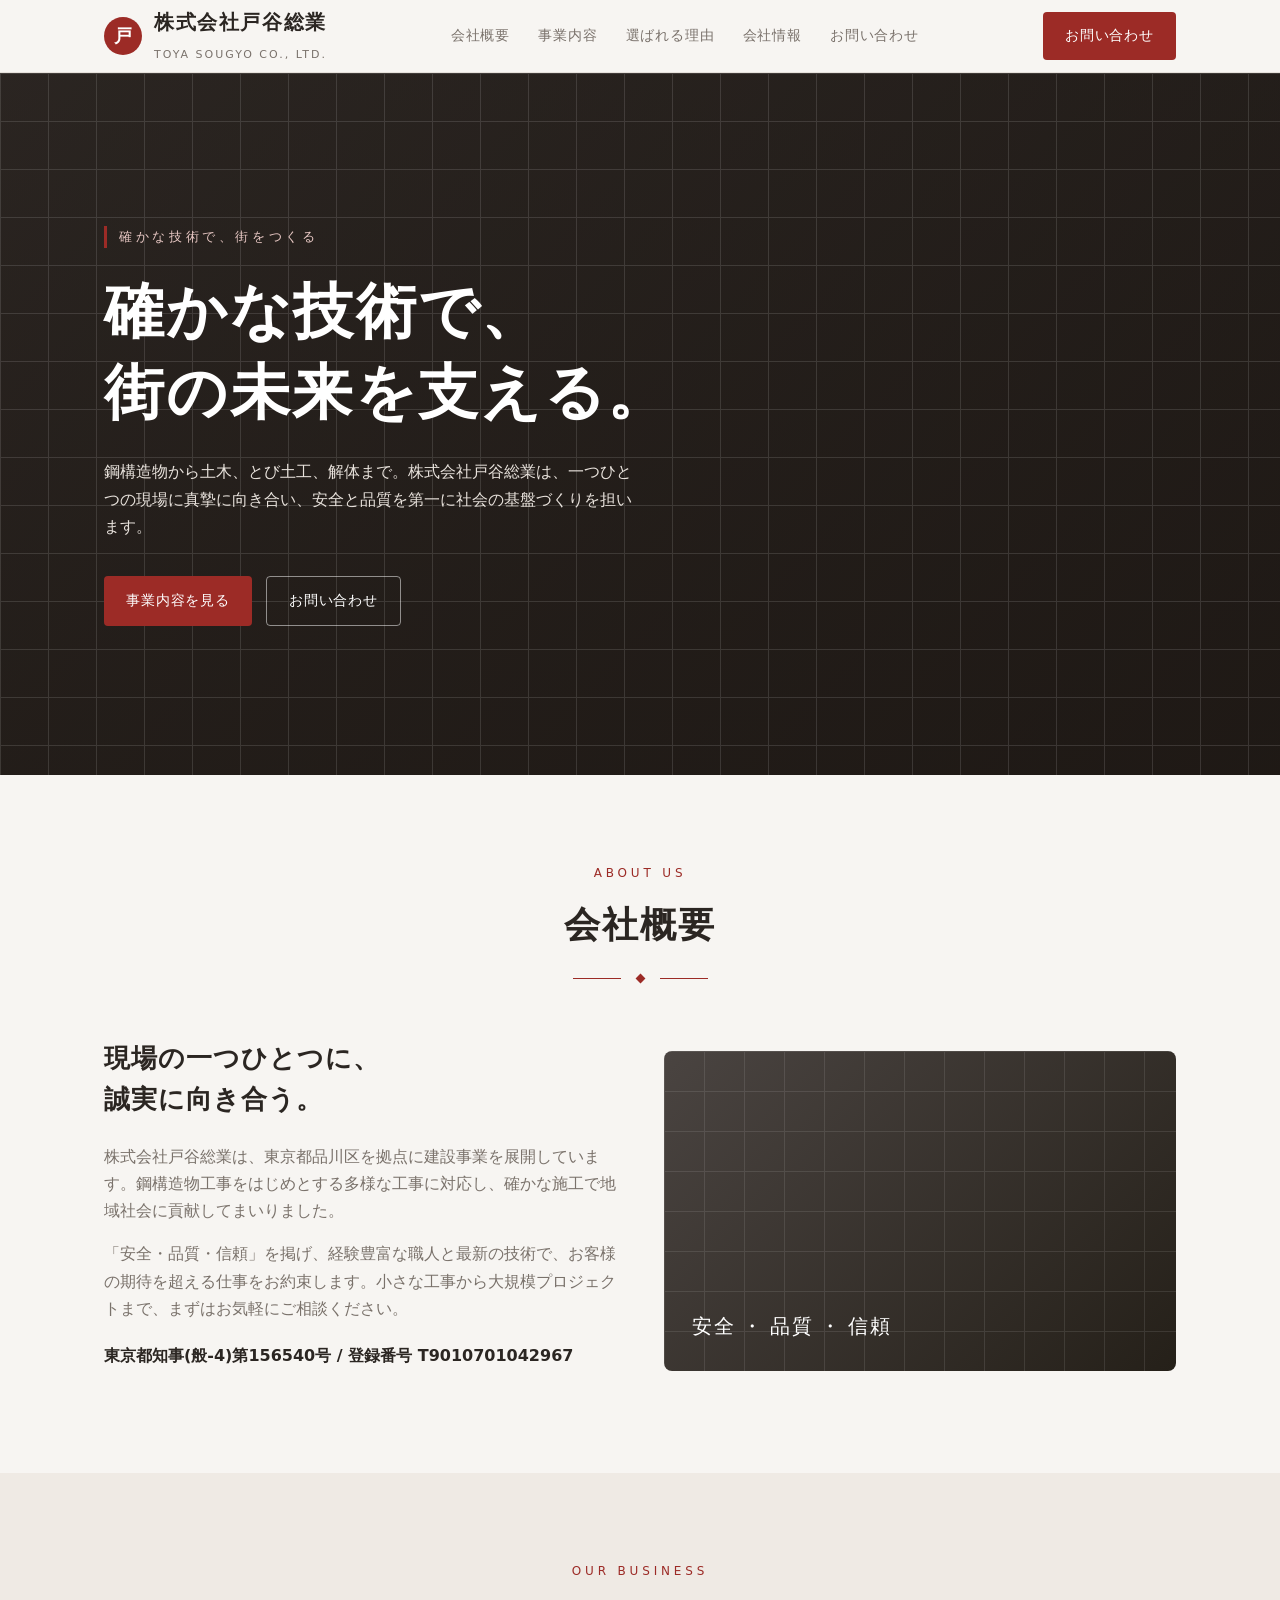
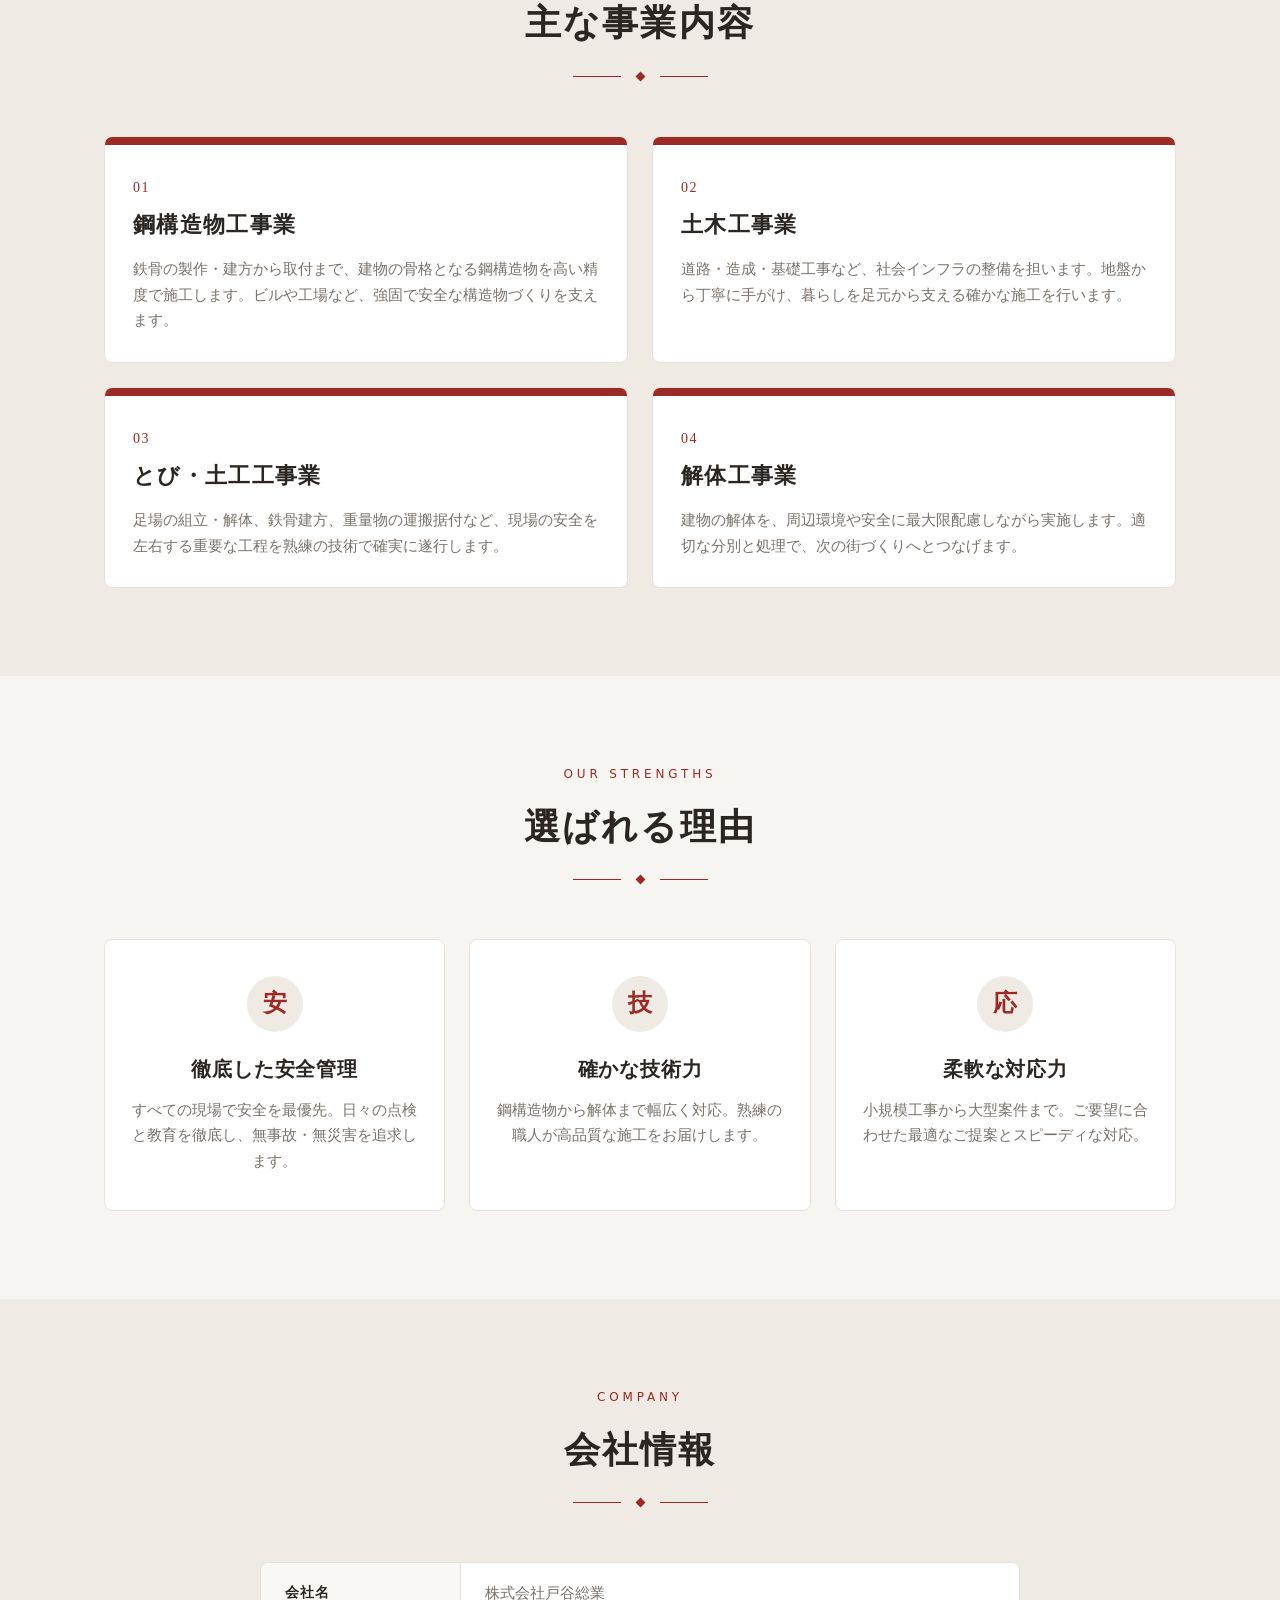
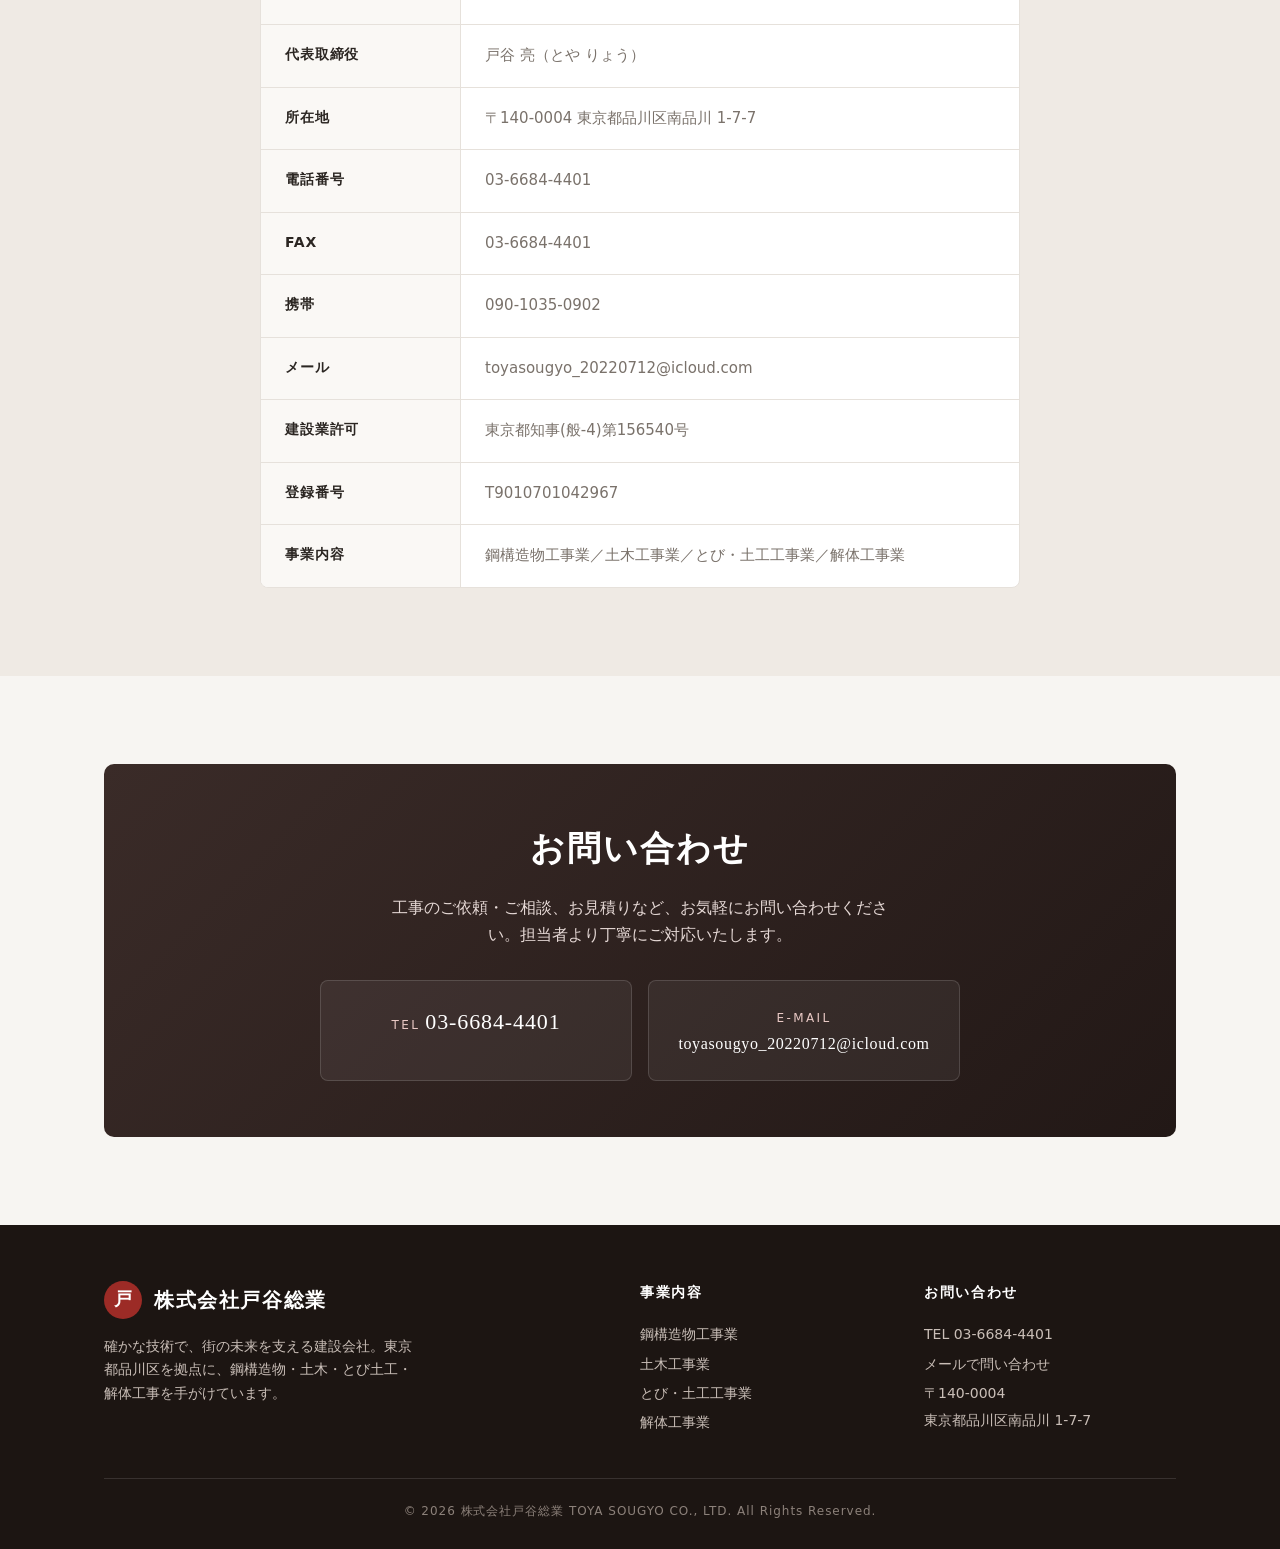
==== index.html @ 65a0c453 "Create index.html" ====
<!DOCTYPE html>
<html lang="ja">
<head>
<meta charset="UTF-8" />
<meta name="viewport" content="width=device-width, initial-scale=1.0" />
<title>株式会社戸谷総業 | 鋼構造物・土木・とび土工・解体工事</title>
<meta name="description" content="株式会社戸谷総業は東京都品川区を拠点に、鋼構造物工事・土木工事・とび土工工事・解体工事を手がける建設会社です。確かな技術で街の未来を支えます。" />
<style>
  :root{
    --bg:#f7f5f2;
    --fg:#2b2622;
    --card:#ffffff;
    --muted:#7a726b;
    --border:#e6e1db;
    --primary:#9c2b26;
    --primary-dark:#7c211d;
    --secondary:#efeae4;
    --serif:"Hiragino Mincho ProN","Yu Mincho","YuMincho","MS PMincho",serif;
    --sans:"Hiragino Sans","Hiragino Kaku Gothic ProN","Yu Gothic","Meiryo",system-ui,sans-serif;
  }
  *{box-sizing:border-box;margin:0;padding:0;}
  html{scroll-behavior:smooth;background:var(--bg);}
  body{font-family:var(--sans);color:var(--fg);background:var(--bg);line-height:1.7;-webkit-font-smoothing:antialiased;}
  a{color:inherit;text-decoration:none;}
  img{display:block;max-width:100%;}
  .container{width:100%;max-width:1120px;margin:0 auto;padding:0 24px;}

  /* Header */
  header{position:sticky;top:0;z-index:50;background:rgba(247,245,242,.92);backdrop-filter:blur(8px);border-bottom:1px solid var(--border);}
  .nav{display:flex;align-items:center;justify-content:space-between;height:72px;}
  .brand{display:flex;align-items:center;gap:12px;}
  .mark{width:38px;height:38px;border-radius:50%;background:var(--primary);color:#fff;display:grid;place-items:center;font-family:var(--serif);font-weight:700;font-size:18px;}
  .brand-name{font-family:var(--serif);font-size:20px;font-weight:600;letter-spacing:.08em;}
  .brand-sub{font-size:11px;color:var(--muted);letter-spacing:.18em;}
  nav.links{display:none;gap:28px;font-size:14px;letter-spacing:.06em;}
  nav.links a{color:var(--muted);transition:color .2s;}
  nav.links a:hover{color:var(--primary);}
  .btn{display:inline-flex;align-items:center;gap:8px;background:var(--primary);color:#fff;padding:12px 22px;border-radius:4px;font-size:14px;letter-spacing:.06em;transition:background .2s;}
  .btn:hover{background:var(--primary-dark);}
  .btn.ghost{background:transparent;color:var(--primary);border:1px solid var(--primary);}
  .btn.ghost:hover{background:var(--primary);color:#fff;}
  @media(min-width:900px){nav.links{display:flex;}}

  /* Hero */
  .hero{position:relative;min-height:78vh;display:flex;align-items:center;color:#fff;overflow:hidden;}
  .hero-bg{position:absolute;inset:0;background:
      linear-gradient(180deg,rgba(30,24,20,.55),rgba(30,24,20,.75)),
      linear-gradient(135deg,#3a3532,#211c19);z-index:0;}
  .hero-grid{position:absolute;inset:0;z-index:0;opacity:.12;
    background-image:linear-gradient(#fff 1px,transparent 1px),linear-gradient(90deg,#fff 1px,transparent 1px);
    background-size:48px 48px;}
  .hero .container{position:relative;z-index:1;padding-top:60px;padding-bottom:60px;}
  .eyebrow{display:inline-block;font-size:13px;letter-spacing:.28em;color:#e9c9c5;border-left:3px solid var(--primary);padding-left:12px;margin-bottom:24px;}
  .hero h1{font-family:var(--serif);font-size:clamp(32px,6vw,60px);font-weight:600;line-height:1.35;letter-spacing:.04em;text-wrap:balance;}
  .hero p{margin-top:24px;max-width:540px;font-size:16px;color:#e8e2dc;}
  .hero-actions{margin-top:36px;display:flex;flex-wrap:wrap;gap:14px;}

  /* Section */
  section{padding:88px 0;}
  .sec-head{text-align:center;margin-bottom:56px;}
  .sec-head .en{display:block;font-size:12px;letter-spacing:.32em;color:var(--primary);margin-bottom:12px;text-transform:uppercase;}
  .sec-head h2{font-family:var(--serif);font-size:clamp(26px,4vw,36px);font-weight:600;letter-spacing:.06em;}
  .rule{display:flex;align-items:center;justify-content:center;gap:16px;margin-top:18px;}
  .rule span{height:1px;width:48px;background:var(--primary);}
  .rule i{width:7px;height:7px;background:var(--primary);transform:rotate(45deg);}

  /* About */
  .about{display:grid;gap:48px;align-items:center;}
  @media(min-width:900px){.about{grid-template-columns:1fr 1fr;}}
  .about h3{font-family:var(--serif);font-size:26px;font-weight:600;line-height:1.6;margin-bottom:22px;letter-spacing:.04em;}
  .about p{color:var(--muted);margin-bottom:16px;}
  .about-visual{background:linear-gradient(135deg,#4a4441,#252019);border-radius:8px;min-height:320px;display:flex;align-items:flex-end;padding:28px;color:#fff;position:relative;overflow:hidden;}
  .about-visual .grid{position:absolute;inset:0;opacity:.1;background-image:linear-gradient(#fff 1px,transparent 1px),linear-gradient(90deg,#fff 1px,transparent 1px);background-size:40px 40px;}
  .about-visual .cap{position:relative;font-family:var(--serif);font-size:20px;letter-spacing:.08em;}

  /* Services */
  #services{background:var(--secondary);}
  .cards{display:grid;gap:24px;grid-template-columns:1fr;}
  @media(min-width:640px){.cards{grid-template-columns:1fr 1fr;}}
  .card{background:var(--card);border:1px solid var(--border);border-radius:8px;overflow:hidden;transition:transform .25s,box-shadow .25s;}
  .card:hover{transform:translateY(-4px);box-shadow:0 18px 40px -20px rgba(60,40,30,.35);}
  .card-top{height:8px;background:var(--primary);}
  .card-body{padding:28px;}
  .card .no{font-family:var(--serif);font-size:14px;color:var(--primary);letter-spacing:.1em;}
  .card h3{font-family:var(--serif);font-size:22px;font-weight:600;margin:6px 0 14px;letter-spacing:.06em;}
  .card p{color:var(--muted);font-size:15px;}

  /* Strengths */
  .str{display:grid;gap:24px;grid-template-columns:1fr;}
  @media(min-width:768px){.str{grid-template-columns:repeat(3,1fr);}}
  .str-item{text-align:center;padding:36px 24px;border:1px solid var(--border);border-radius:8px;background:var(--card);}
  .str-item .icon{width:56px;height:56px;border-radius:50%;background:var(--secondary);color:var(--primary);display:grid;place-items:center;margin:0 auto 20px;font-family:var(--serif);font-size:24px;font-weight:700;}
  .str-item h3{font-family:var(--serif);font-size:20px;font-weight:600;margin-bottom:12px;letter-spacing:.04em;}
  .str-item p{color:var(--muted);font-size:15px;}

  /* Company table */
  #company{background:var(--secondary);}
  .table{background:var(--card);border:1px solid var(--border);border-radius:8px;overflow:hidden;max-width:760px;margin:0 auto;}
  .row{display:grid;grid-template-columns:1fr;border-bottom:1px solid var(--border);}
  .row:last-child{border-bottom:none;}
  @media(min-width:600px){.row{grid-template-columns:200px 1fr;}}
  .row dt{background:#faf8f5;padding:18px 24px;font-weight:600;font-size:14px;letter-spacing:.06em;border-bottom:1px solid var(--border);}
  @media(min-width:600px){.row dt{border-bottom:none;border-right:1px solid var(--border);}}
  .row dd{padding:18px 24px;color:var(--muted);font-size:15px;}

  /* Contact */
  .contact-box{background:linear-gradient(135deg,#3a2b28,#221816);color:#fff;border-radius:10px;padding:56px 32px;text-align:center;}
  .contact-box h2{font-family:var(--serif);font-size:clamp(24px,4vw,34px);font-weight:600;letter-spacing:.06em;margin-bottom:16px;}
  .contact-box p{color:#e6d9d6;max-width:520px;margin:0 auto 32px;}
  .contact-methods{display:grid;gap:16px;grid-template-columns:1fr;max-width:640px;margin:0 auto;}
  @media(min-width:640px){.contact-methods{grid-template-columns:1fr 1fr;}}
  .method{background:rgba(255,255,255,.06);border:1px solid rgba(255,255,255,.14);border-radius:8px;padding:22px;}
  .method .lbl{font-size:12px;letter-spacing:.2em;color:#e9c9c5;}
  .method .val{font-family:var(--serif);font-size:22px;margin-top:6px;letter-spacing:.04em;}

  /* Footer */
  footer{background:#1c1512;color:#c9beb7;padding:56px 0 28px;}
  .foot-grid{display:grid;gap:32px;grid-template-columns:1fr;}
  @media(min-width:768px){.foot-grid{grid-template-columns:2fr 1fr 1fr;}}
  footer .brand-name{color:#fff;}
  footer h4{color:#fff;font-size:14px;letter-spacing:.12em;margin-bottom:16px;}
  footer a{color:#c9beb7;font-size:14px;line-height:2.1;transition:color .2s;}
  footer a:hover{color:#fff;}
  .copy{border-top:1px solid rgba(255,255,255,.12);margin-top:40px;padding-top:22px;font-size:12px;color:#8c817a;letter-spacing:.08em;text-align:center;}
  .skip{position:absolute;left:-9999px;}
  .skip:focus{left:16px;top:16px;background:#fff;color:var(--primary);padding:10px 16px;border-radius:4px;z-index:100;}
</style>
</head>
<body>
<a href="#main" class="skip">本文へスキップ</a>

<header>
  <div class="container nav">
    <a class="brand" href="#top" aria-label="株式会社戸谷総業 トップへ">
      <span class="mark" aria-hidden="true">戸</span>
      <span>
        <span class="brand-name">株式会社戸谷総業</span><br />
        <span class="brand-sub">TOYA SOUGYO CO., LTD.</span>
      </span>
    </a>
    <nav class="links" aria-label="メインナビゲーション">
      <a href="#about">会社概要</a>
      <a href="#services">事業内容</a>
      <a href="#strengths">選ばれる理由</a>
      <a href="#company">会社情報</a>
      <a href="#contact">お問い合わせ</a>
    </nav>
    <a class="btn" href="#contact">お問い合わせ</a>
  </div>
</header>

<main id="main">
  <!-- Hero -->
  <section class="hero" id="top" style="padding:0;">
    <div class="hero-bg" aria-hidden="true"></div>
    <div class="hero-grid" aria-hidden="true"></div>
    <div class="container">
      <span class="eyebrow">確かな技術で、街をつくる</span>
      <h1>確かな技術で、<br />街の未来を支える。</h1>
      <p>鋼構造物から土木、とび土工、解体まで。株式会社戸谷総業は、一つひとつの現場に真摯に向き合い、安全と品質を第一に社会の基盤づくりを担います。</p>
      <div class="hero-actions">
        <a class="btn" href="#services">事業内容を見る</a>
        <a class="btn ghost" href="#contact" style="color:#fff;border-color:rgba(255,255,255,.5);">お問い合わせ</a>
      </div>
    </div>
  </section>

  <!-- About -->
  <section id="about">
    <div class="container">
      <div class="sec-head">
        <span class="en">About Us</span>
        <h2>会社概要</h2>
        <div class="rule" aria-hidden="true"><span></span><i></i><span></span></div>
      </div>
      <div class="about">
        <div>
          <h3>現場の一つひとつに、<br />誠実に向き合う。</h3>
          <p>株式会社戸谷総業は、東京都品川区を拠点に建設事業を展開しています。鋼構造物工事をはじめとする多様な工事に対応し、確かな施工で地域社会に貢献してまいりました。</p>
          <p>「安全・品質・信頼」を掲げ、経験豊富な職人と最新の技術で、お客様の期待を超える仕事をお約束します。小さな工事から大規模プロジェクトまで、まずはお気軽にご相談ください。</p>
          <p style="color:var(--fg);font-weight:600;margin-top:20px;">東京都知事(般-4)第156540号 / 登録番号 T9010701042967</p>
        </div>
        <div class="about-visual">
          <div class="grid" aria-hidden="true"></div>
          <span class="cap">安全 ・ 品質 ・ 信頼</span>
        </div>
      </div>
    </div>
  </section>

  <!-- Services -->
  <section id="services">
    <div class="container">
      <div class="sec-head">
        <span class="en">Our Business</span>
        <h2>主な事業内容</h2>
        <div class="rule" aria-hidden="true"><span></span><i></i><span></span></div>
      </div>
      <div class="cards">
        <article class="card">
          <div class="card-top" aria-hidden="true"></div>
          <div class="card-body">
            <span class="no">01</span>
            <h3>鋼構造物工事業</h3>
            <p>鉄骨の製作・建方から取付まで、建物の骨格となる鋼構造物を高い精度で施工します。ビルや工場など、強固で安全な構造物づくりを支えます。</p>
          </div>
        </article>
        <article class="card">
          <div class="card-top" aria-hidden="true"></div>
          <div class="card-body">
            <span class="no">02</span>
            <h3>土木工事業</h3>
            <p>道路・造成・基礎工事など、社会インフラの整備を担います。地盤から丁寧に手がけ、暮らしを足元から支える確かな施工を行います。</p>
          </div>
        </article>
        <article class="card">
          <div class="card-top" aria-hidden="true"></div>
          <div class="card-body">
            <span class="no">03</span>
            <h3>とび・土工工事業</h3>
            <p>足場の組立・解体、鉄骨建方、重量物の運搬据付など、現場の安全を左右する重要な工程を熟練の技術で確実に遂行します。</p>
          </div>
        </article>
        <article class="card">
          <div class="card-top" aria-hidden="true"></div>
          <div class="card-body">
            <span class="no">04</span>
            <h3>解体工事業</h3>
            <p>建物の解体を、周辺環境や安全に最大限配慮しながら実施します。適切な分別と処理で、次の街づくりへとつなげます。</p>
          </div>
        </article>
      </div>
    </div>
  </section>

  <!-- Strengths -->
  <section id="strengths">
    <div class="container">
      <div class="sec-head">
        <span class="en">Our Strengths</span>
        <h2>選ばれる理由</h2>
        <div class="rule" aria-hidden="true"><span></span><i></i><span></span></div>
      </div>
      <div class="str">
        <div class="str-item">
          <div class="icon" aria-hidden="true">安</div>
          <h3>徹底した安全管理</h3>
          <p>すべての現場で安全を最優先。日々の点検と教育を徹底し、無事故・無災害を追求します。</p>
        </div>
        <div class="str-item">
          <div class="icon" aria-hidden="true">技</div>
          <h3>確かな技術力</h3>
          <p>鋼構造物から解体まで幅広く対応。熟練の職人が高品質な施工をお届けします。</p>
        </div>
        <div class="str-item">
          <div class="icon" aria-hidden="true">応</div>
          <h3>柔軟な対応力</h3>
          <p>小規模工事から大型案件まで。ご要望に合わせた最適なご提案とスピーディな対応。</p>
        </div>
      </div>
    </div>
  </section>

  <!-- Company -->
  <section id="company">
    <div class="container">
      <div class="sec-head">
        <span class="en">Company</span>
        <h2>会社情報</h2>
        <div class="rule" aria-hidden="true"><span></span><i></i><span></span></div>
      </div>
      <dl class="table">
        <div class="row"><dt>会社名</dt><dd>株式会社戸谷総業</dd></div>
        <div class="row"><dt>代表取締役</dt><dd>戸谷 亮（とや りょう）</dd></div>
        <div class="row"><dt>所在地</dt><dd>〒140-0004 東京都品川区南品川 1-7-7</dd></div>
        <div class="row"><dt>電話番号</dt><dd>03-6684-4401</dd></div>
        <div class="row"><dt>FAX</dt><dd>03-6684-4401</dd></div>
        <div class="row"><dt>携帯</dt><dd>090-1035-0902</dd></div>
        <div class="row"><dt>メール</dt><dd>toyasougyo_20220712@icloud.com</dd></div>
        <div class="row"><dt>建設業許可</dt><dd>東京都知事(般-4)第156540号</dd></div>
        <div class="row"><dt>登録番号</dt><dd>T9010701042967</dd></div>
        <div class="row"><dt>事業内容</dt><dd>鋼構造物工事業／土木工事業／とび・土工工事業／解体工事業</dd></div>
      </dl>
    </div>
  </section>

  <!-- Contact -->
  <section id="contact">
    <div class="container">
      <div class="contact-box">
        <h2>お問い合わせ</h2>
        <p>工事のご依頼・ご相談、お見積りなど、お気軽にお問い合わせください。担当者より丁寧にご対応いたします。</p>
        <div class="contact-methods">
          <a class="method" href="tel:0366844401">
            <span class="lbl">TEL</span>
            <span class="val">03-6684-4401</span>
          </a>
          <a class="method" href="mailto:toyasougyo_20220712@icloud.com">
            <span class="lbl">E-MAIL</span>
            <span class="val" style="font-size:16px;">toyasougyo_20220712@icloud.com</span>
          </a>
        </div>
      </div>
    </div>
  </section>
</main>

<footer>
  <div class="container">
    <div class="foot-grid">
      <div>
        <div class="brand">
          <span class="mark" aria-hidden="true">戸</span>
          <span class="brand-name">株式会社戸谷総業</span>
        </div>
        <p style="margin-top:16px;font-size:14px;max-width:320px;">確かな技術で、街の未来を支える建設会社。東京都品川区を拠点に、鋼構造物・土木・とび土工・解体工事を手がけています。</p>
      </div>
      <div>
        <h4>事業内容</h4>
        <a href="#services">鋼構造物工事業</a><br />
        <a href="#services">土木工事業</a><br />
        <a href="#services">とび・土工工事業</a><br />
        <a href="#services">解体工事業</a>
      </div>
      <div>
        <h4>お問い合わせ</h4>
        <a href="tel:0366844401">TEL 03-6684-4401</a><br />
        <a href="mailto:toyasougyo_20220712@icloud.com">メールで問い合わせ</a><br />
        <span style="font-size:14px;">〒140-0004<br />東京都品川区南品川 1-7-7</span>
      </div>
    </div>
    <div class="copy">© 2026 株式会社戸谷総業 TOYA SOUGYO CO., LTD. All Rights Reserved.</div>
  </div>
</footer>
</body>
</html>
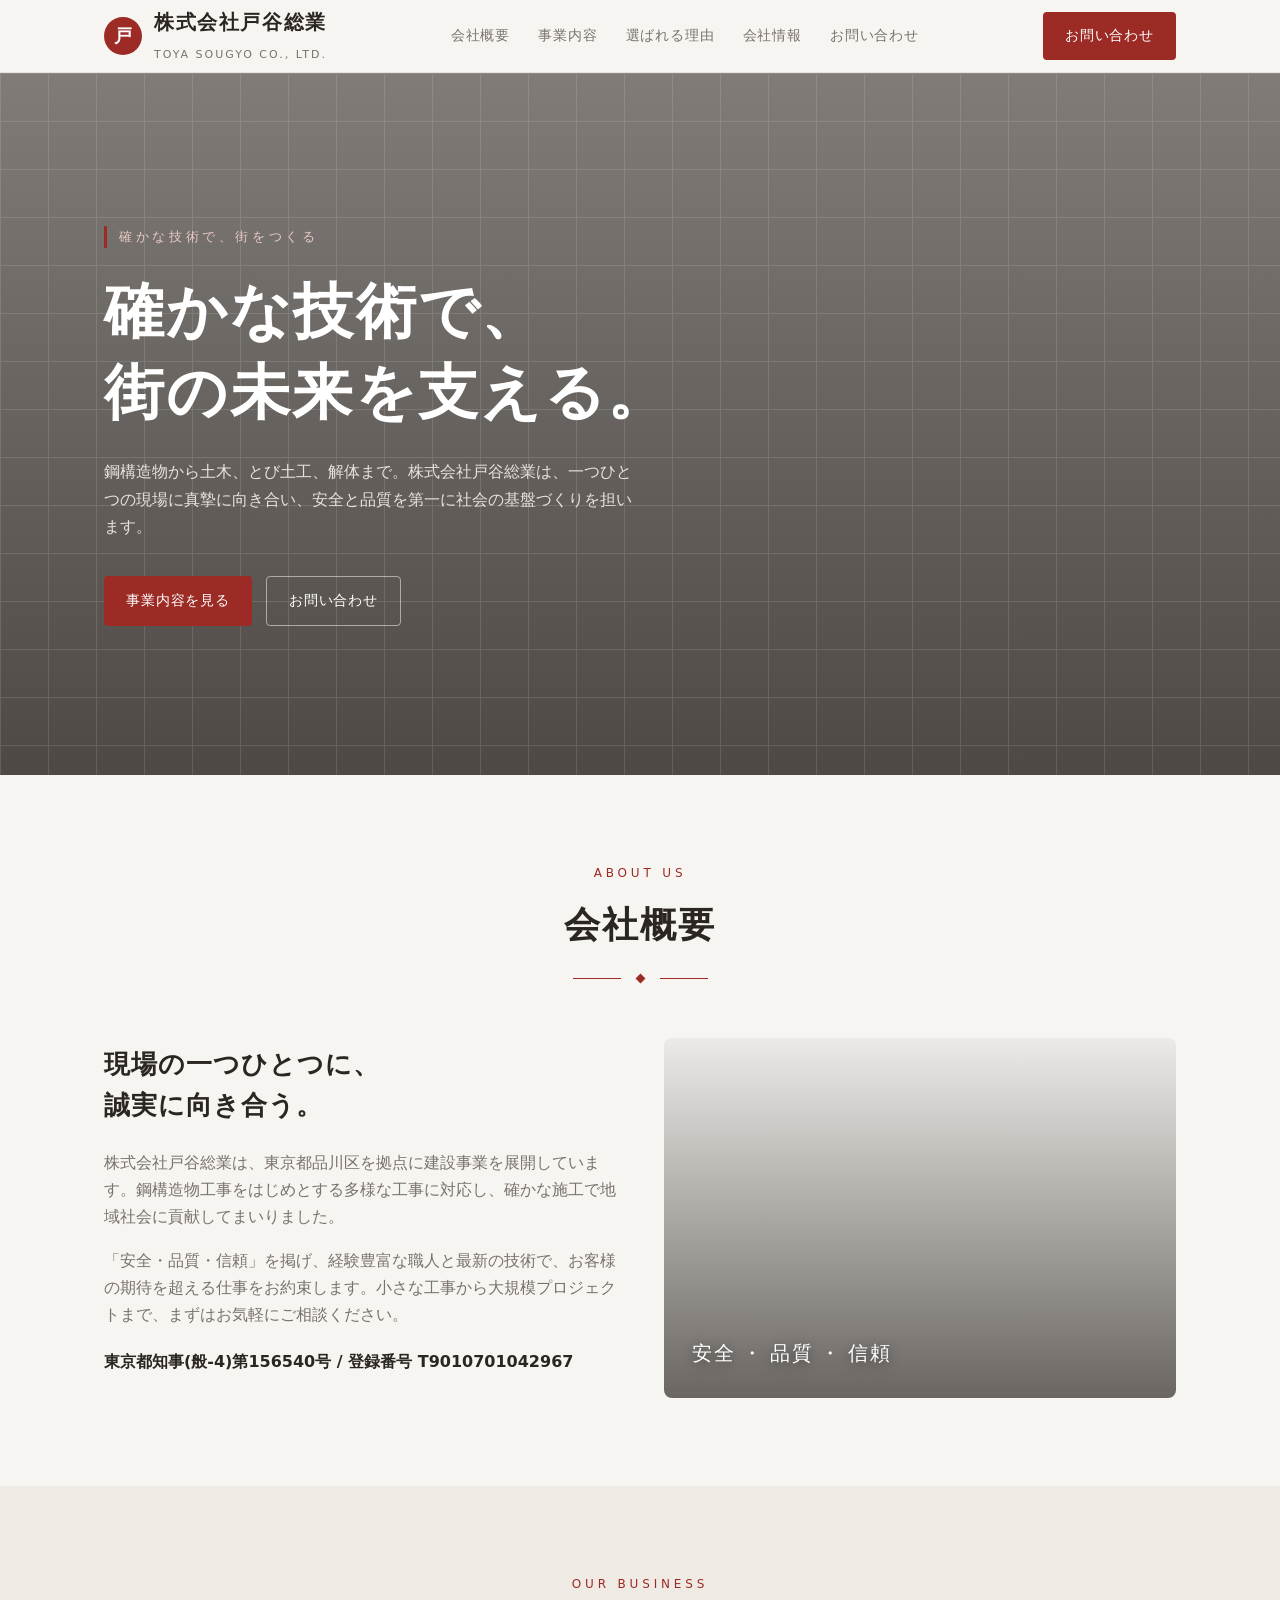
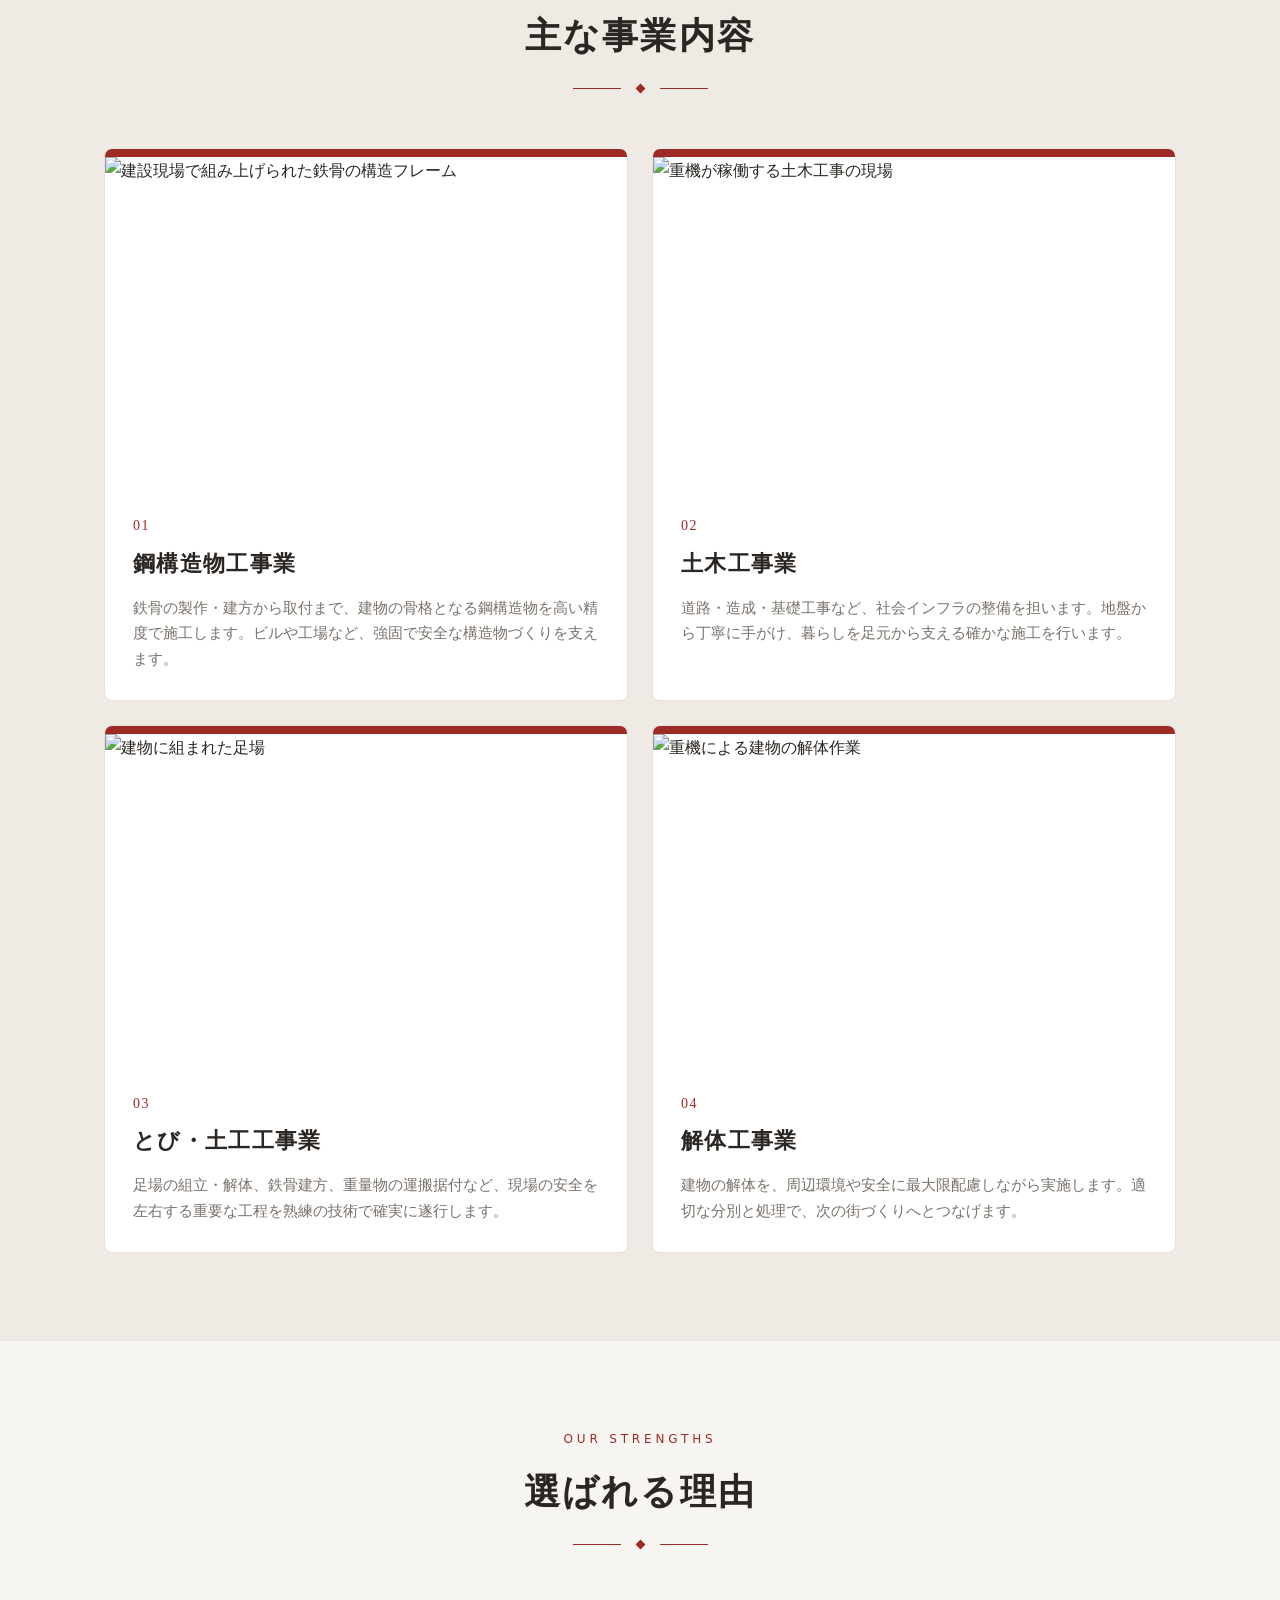
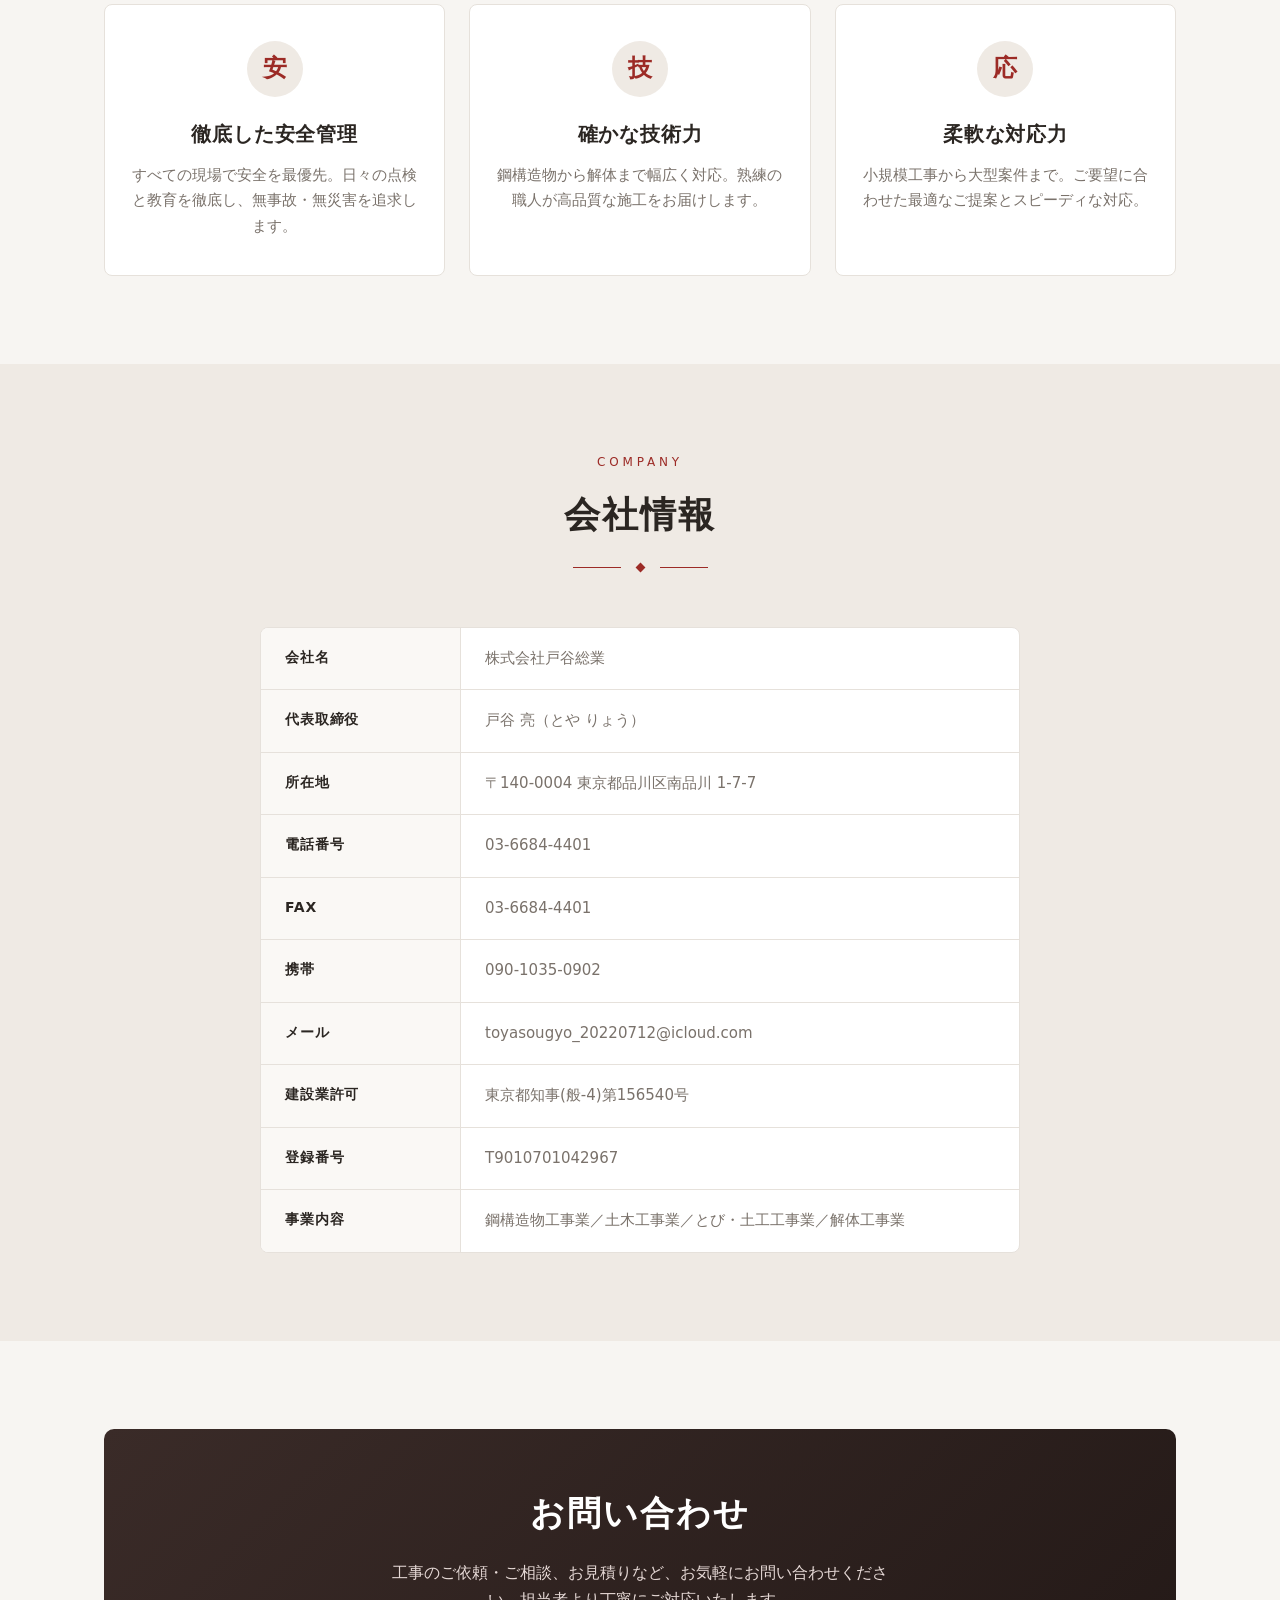
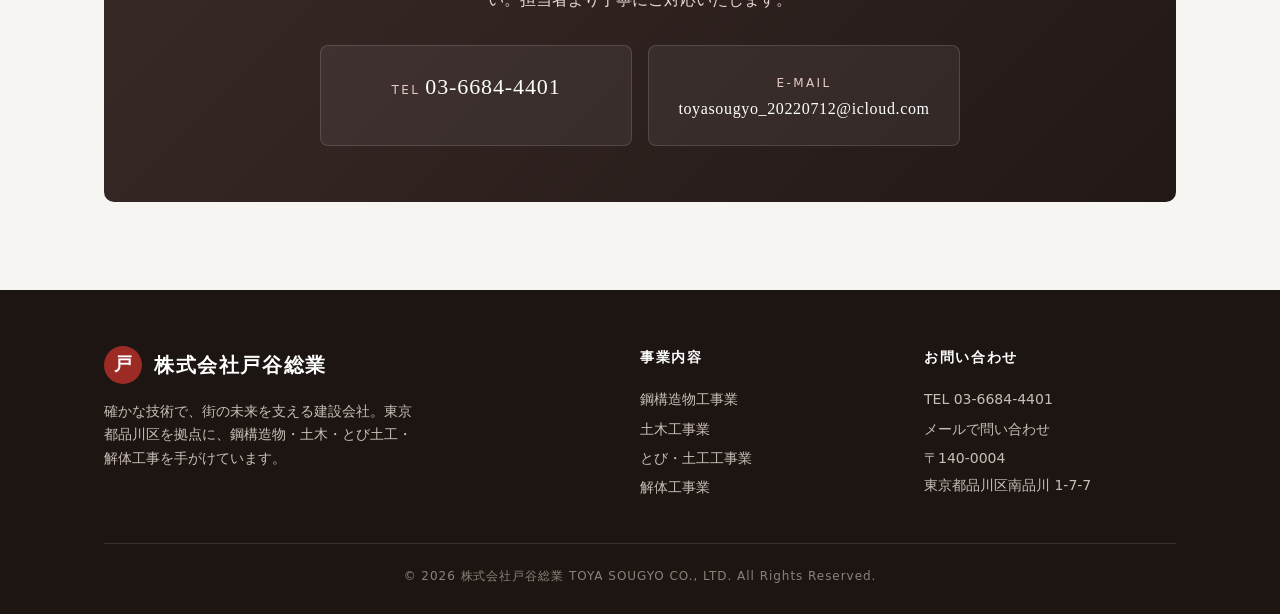
==== commit a5c552be: "Update index.html" ====
--- a/index.html
+++ b/index.html
@@ -44,8 +44,8 @@
   /* Hero */
   .hero{position:relative;min-height:78vh;display:flex;align-items:center;color:#fff;overflow:hidden;}
   .hero-bg{position:absolute;inset:0;background:
-      linear-gradient(180deg,rgba(30,24,20,.55),rgba(30,24,20,.75)),
-      linear-gradient(135deg,#3a3532,#211c19);z-index:0;}
+      linear-gradient(180deg,rgba(30,24,20,.55),rgba(30,24,20,.78)),
+      url("/images/hero-construction.png") center/cover no-repeat;z-index:0;}
   .hero-grid{position:absolute;inset:0;z-index:0;opacity:.12;
     background-image:linear-gradient(#fff 1px,transparent 1px),linear-gradient(90deg,#fff 1px,transparent 1px);
     background-size:48px 48px;}
@@ -69,9 +69,8 @@
   @media(min-width:900px){.about{grid-template-columns:1fr 1fr;}}
   .about h3{font-family:var(--serif);font-size:26px;font-weight:600;line-height:1.6;margin-bottom:22px;letter-spacing:.04em;}
   .about p{color:var(--muted);margin-bottom:16px;}
-  .about-visual{background:linear-gradient(135deg,#4a4441,#252019);border-radius:8px;min-height:320px;display:flex;align-items:flex-end;padding:28px;color:#fff;position:relative;overflow:hidden;}
-  .about-visual .grid{position:absolute;inset:0;opacity:.1;background-image:linear-gradient(#fff 1px,transparent 1px),linear-gradient(90deg,#fff 1px,transparent 1px);background-size:40px 40px;}
-  .about-visual .cap{position:relative;font-family:var(--serif);font-size:20px;letter-spacing:.08em;}
+  .about-visual{background:linear-gradient(180deg,rgba(30,24,20,.05),rgba(30,24,20,.65)),url("/images/about-team.png") center/cover no-repeat;border-radius:8px;min-height:360px;display:flex;align-items:flex-end;padding:28px;color:#fff;position:relative;overflow:hidden;}
+  .about-visual .cap{position:relative;font-family:var(--serif);font-size:20px;letter-spacing:.08em;text-shadow:0 2px 12px rgba(0,0,0,.5);}
 
   /* Services */
   #services{background:var(--secondary);}
@@ -80,6 +79,7 @@
   .card{background:var(--card);border:1px solid var(--border);border-radius:8px;overflow:hidden;transition:transform .25s,box-shadow .25s;}
   .card:hover{transform:translateY(-4px);box-shadow:0 18px 40px -20px rgba(60,40,30,.35);}
   .card-top{height:8px;background:var(--primary);}
+  .card-img{aspect-ratio:16/10;width:100%;object-fit:cover;}
   .card-body{padding:28px;}
   .card .no{font-family:var(--serif);font-size:14px;color:var(--primary);letter-spacing:.1em;}
   .card h3{font-family:var(--serif);font-size:22px;font-weight:600;margin:6px 0 14px;letter-spacing:.06em;}
@@ -180,8 +180,7 @@
           <p>「安全・品質・信頼」を掲げ、経験豊富な職人と最新の技術で、お客様の期待を超える仕事をお約束します。小さな工事から大規模プロジェクトまで、まずはお気軽にご相談ください。</p>
           <p style="color:var(--fg);font-weight:600;margin-top:20px;">東京都知事(般-4)第156540号 / 登録番号 T9010701042967</p>
         </div>
-        <div class="about-visual">
-          <div class="grid" aria-hidden="true"></div>
+        <div class="about-visual" role="img" aria-label="安全装備で現場に立つ戸谷総業のスタッフ">
           <span class="cap">安全 ・ 品質 ・ 信頼</span>
         </div>
       </div>
@@ -199,6 +198,7 @@
       <div class="cards">
         <article class="card">
           <div class="card-top" aria-hidden="true"></div>
+          <img class="card-img" src="/images/service-steel.png" alt="建設現場で組み上げられた鉄骨の構造フレーム" loading="lazy" />
           <div class="card-body">
             <span class="no">01</span>
             <h3>鋼構造物工事業</h3>
@@ -207,6 +207,7 @@
         </article>
         <article class="card">
           <div class="card-top" aria-hidden="true"></div>
+          <img class="card-img" src="/images/service-civil.png" alt="重機が稼働する土木工事の現場" loading="lazy" />
           <div class="card-body">
             <span class="no">02</span>
             <h3>土木工事業</h3>
@@ -215,6 +216,7 @@
         </article>
         <article class="card">
           <div class="card-top" aria-hidden="true"></div>
+          <img class="card-img" src="/images/service-scaffold.png" alt="建物に組まれた足場" loading="lazy" />
           <div class="card-body">
             <span class="no">03</span>
             <h3>とび・土工工事業</h3>
@@ -223,6 +225,7 @@
         </article>
         <article class="card">
           <div class="card-top" aria-hidden="true"></div>
+          <img class="card-img" src="/images/service-demolition.png" alt="重機による建物の解体作業" loading="lazy" />
           <div class="card-body">
             <span class="no">04</span>
             <h3>解体工事業</h3>
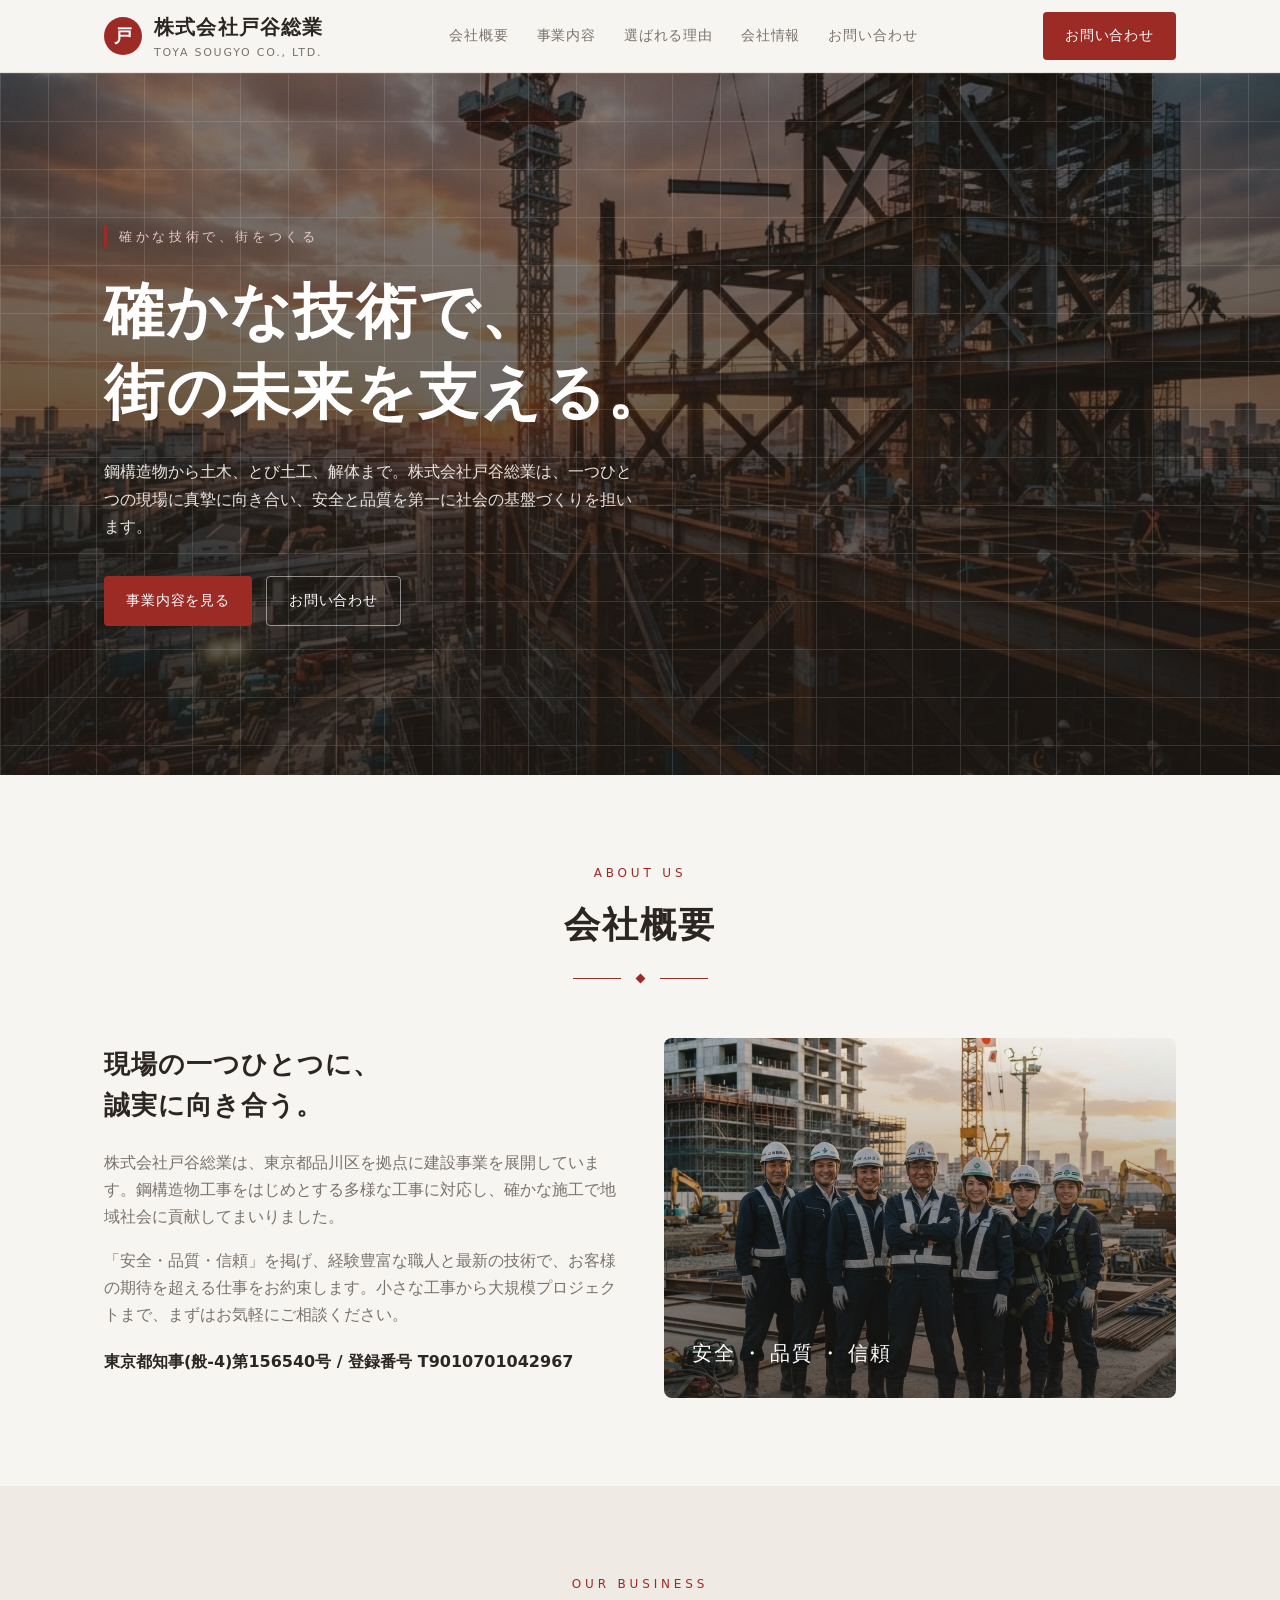
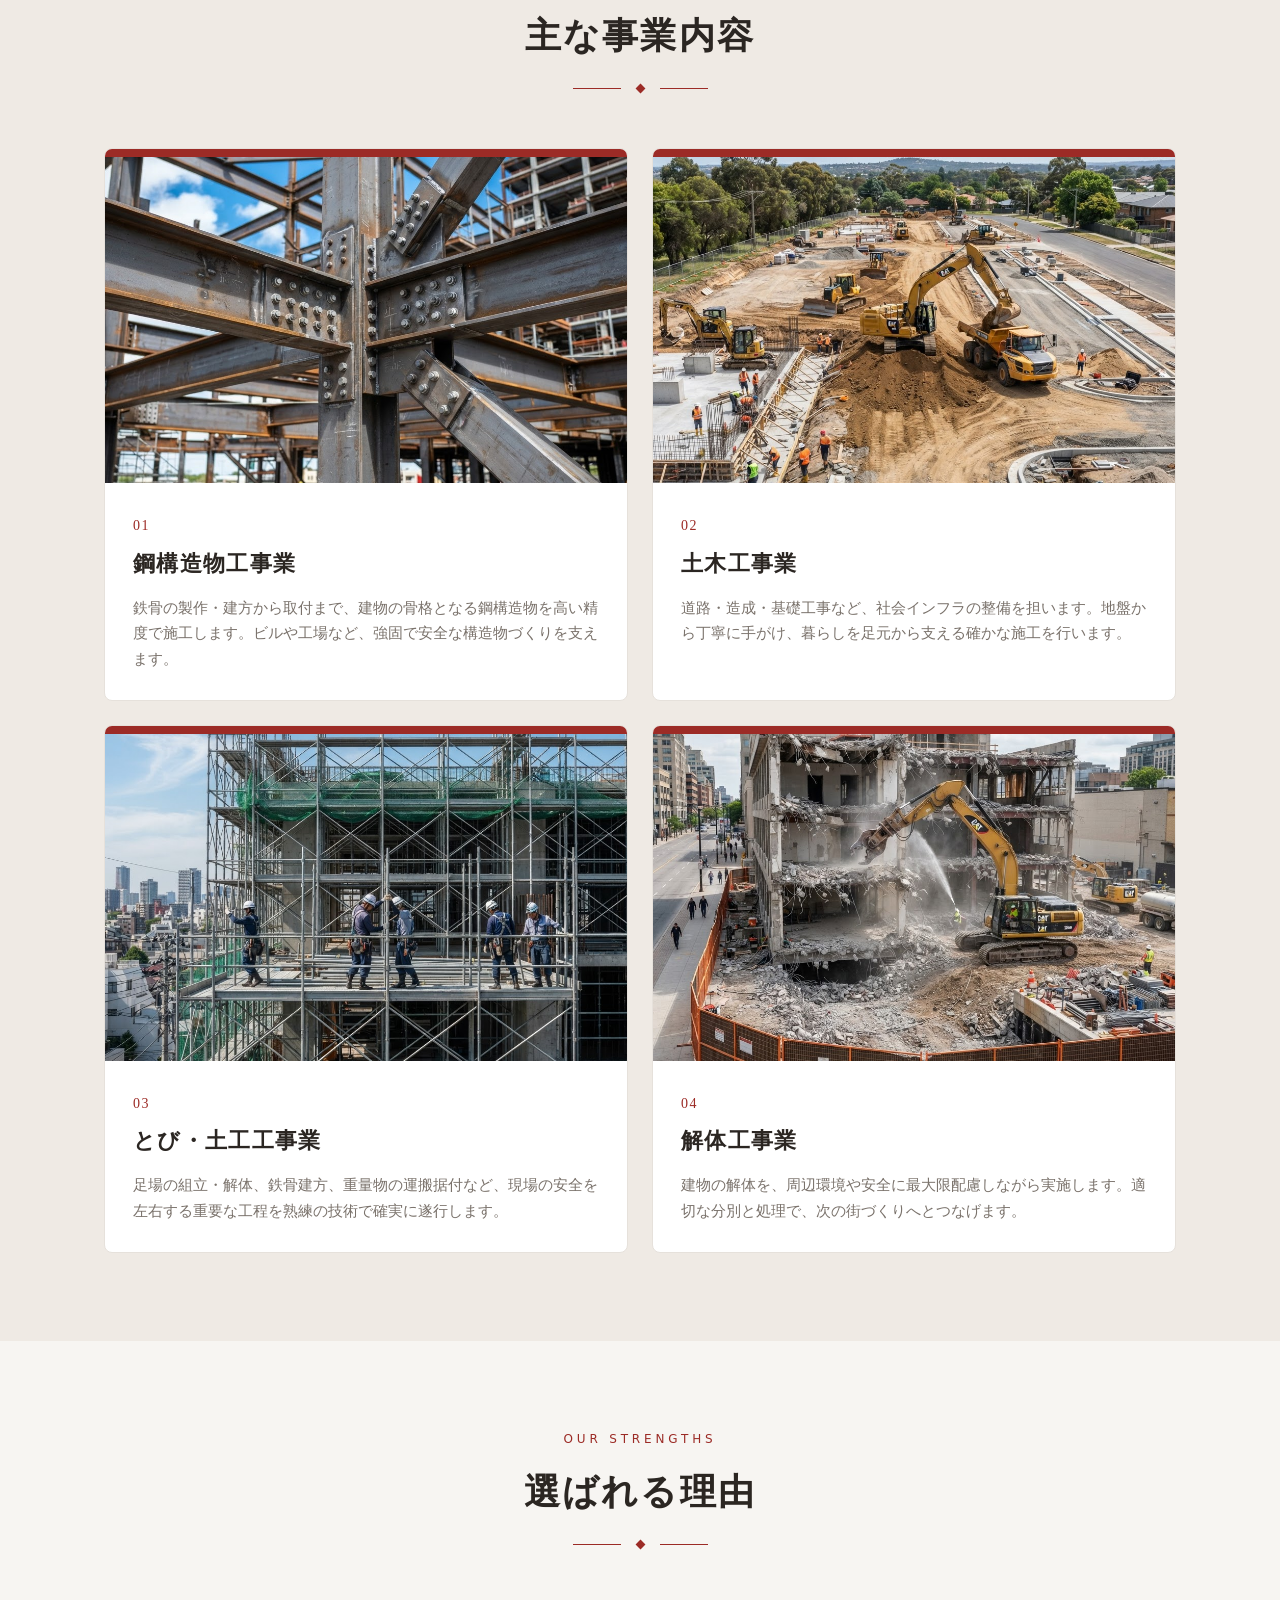
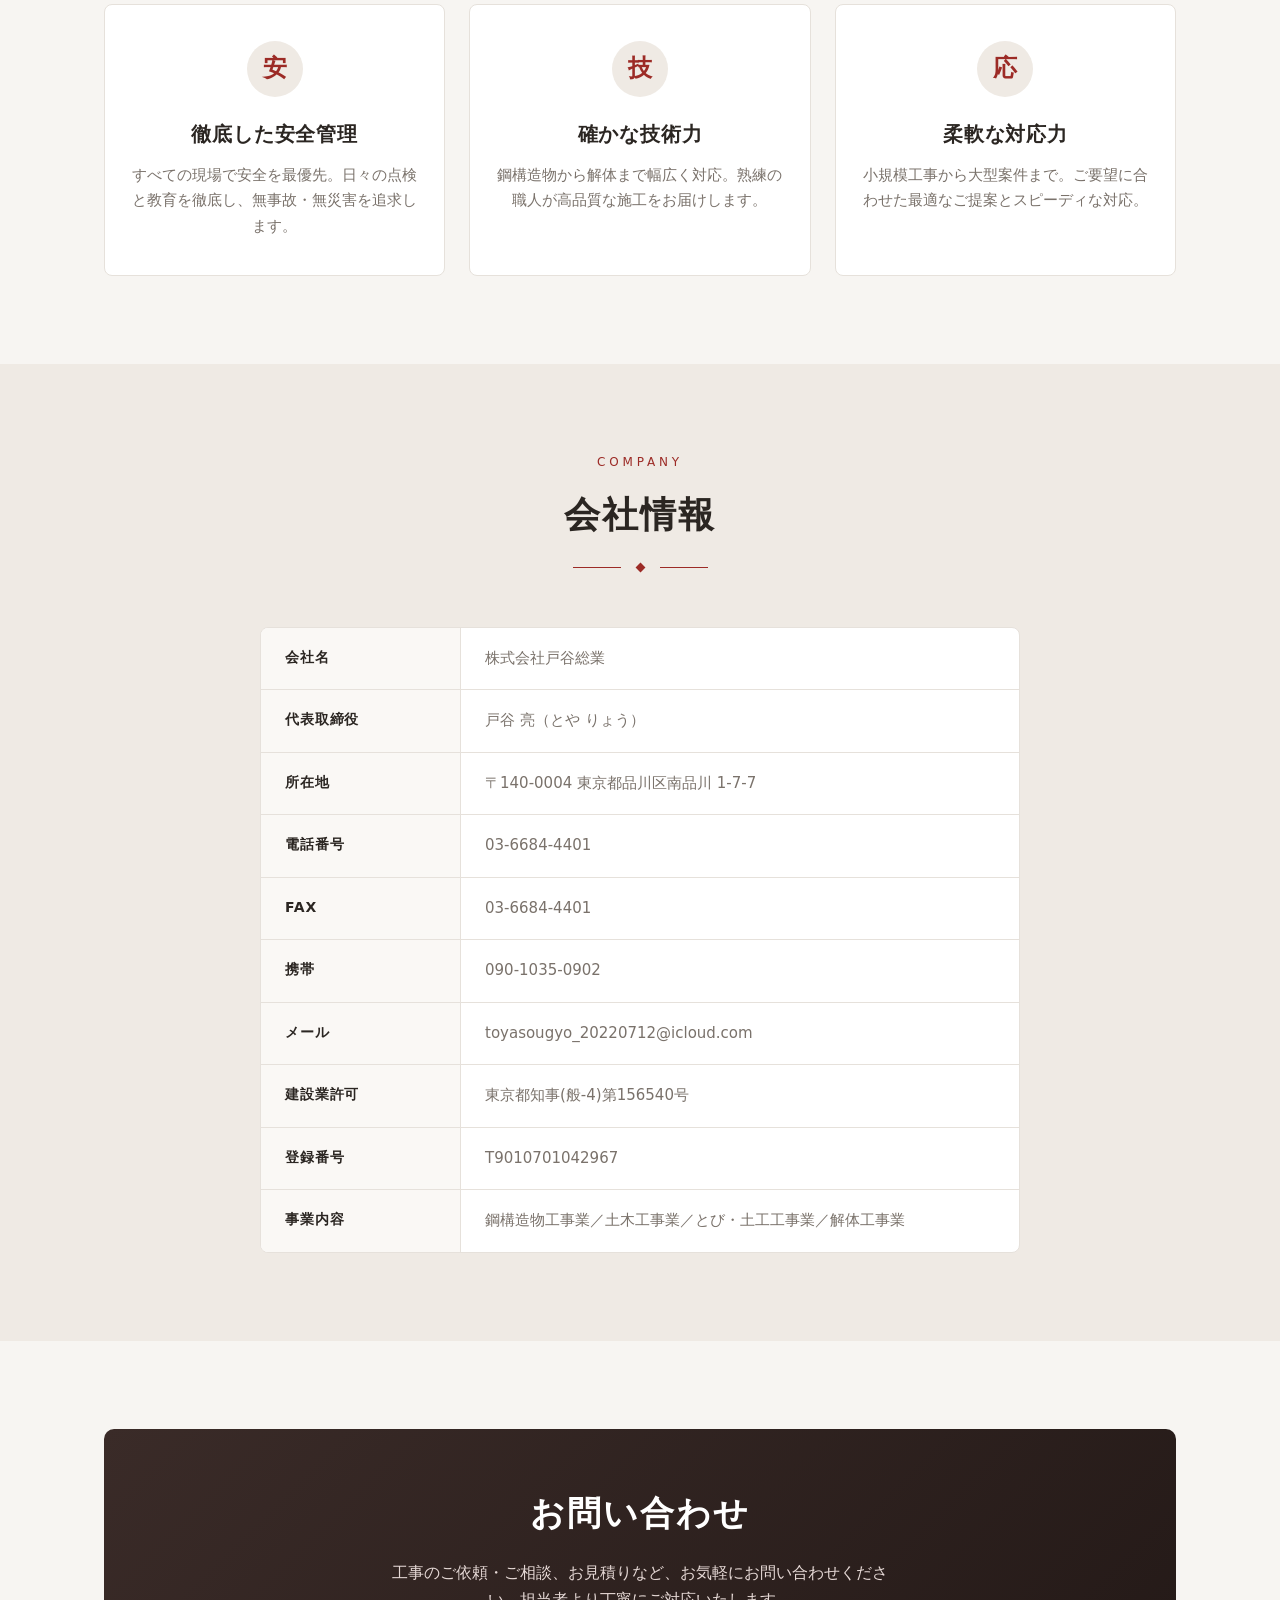
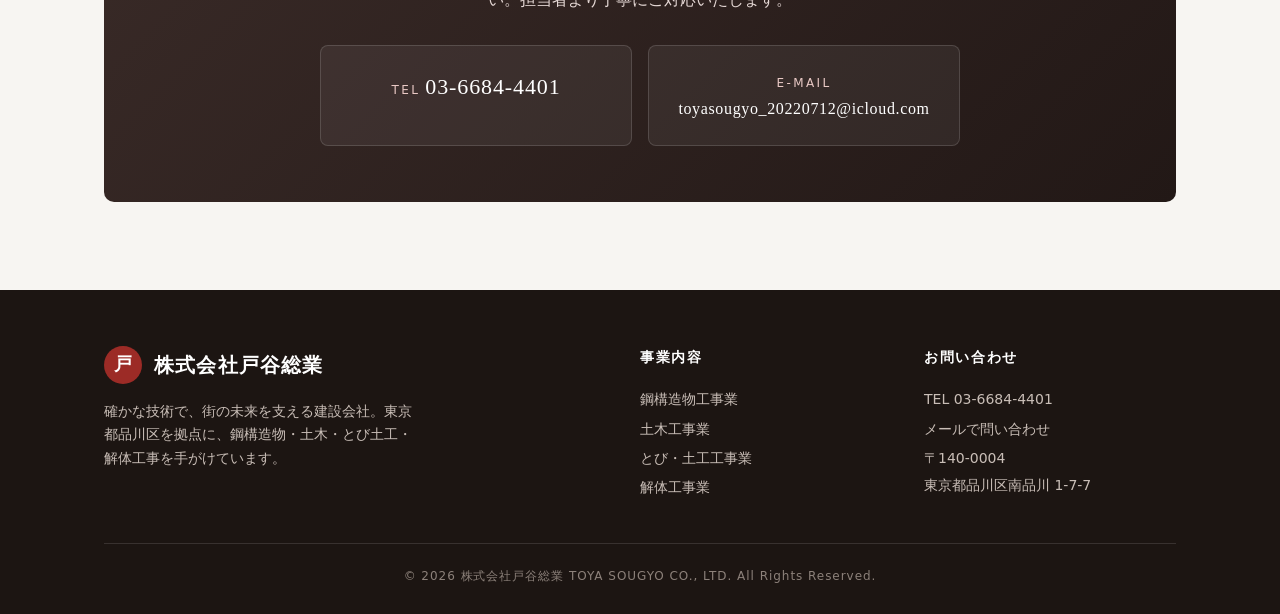
==== commit e1cf1f9b: "Update index.html" ====
--- a/index.html
+++ b/index.html
@@ -27,19 +27,39 @@
 
   /* Header */
   header{position:sticky;top:0;z-index:50;background:rgba(247,245,242,.92);backdrop-filter:blur(8px);border-bottom:1px solid var(--border);}
-  .nav{display:flex;align-items:center;justify-content:space-between;height:72px;}
-  .brand{display:flex;align-items:center;gap:12px;}
-  .mark{width:38px;height:38px;border-radius:50%;background:var(--primary);color:#fff;display:grid;place-items:center;font-family:var(--serif);font-weight:700;font-size:18px;}
-  .brand-name{font-family:var(--serif);font-size:20px;font-weight:600;letter-spacing:.08em;}
-  .brand-sub{font-size:11px;color:var(--muted);letter-spacing:.18em;}
+  .nav{display:flex;align-items:center;justify-content:space-between;gap:12px;height:72px;}
+  .brand{display:flex;align-items:center;gap:12px;min-width:0;}
+  .mark{flex:none;width:38px;height:38px;border-radius:50%;background:var(--primary);color:#fff;display:grid;place-items:center;font-family:var(--serif);font-weight:700;font-size:18px;}
+  .brand-text{display:flex;flex-direction:column;min-width:0;}
+  .brand-name{font-family:var(--serif);font-size:clamp(16px,4.5vw,20px);font-weight:600;letter-spacing:.06em;white-space:nowrap;}
+  .brand-sub{font-size:11px;color:var(--muted);letter-spacing:.16em;white-space:nowrap;}
   nav.links{display:none;gap:28px;font-size:14px;letter-spacing:.06em;}
   nav.links a{color:var(--muted);transition:color .2s;}
   nav.links a:hover{color:var(--primary);}
-  .btn{display:inline-flex;align-items:center;gap:8px;background:var(--primary);color:#fff;padding:12px 22px;border-radius:4px;font-size:14px;letter-spacing:.06em;transition:background .2s;}
+  .btn{display:inline-flex;align-items:center;gap:8px;background:var(--primary);color:#fff;padding:12px 22px;border-radius:4px;font-size:14px;letter-spacing:.06em;transition:background .2s;white-space:nowrap;}
   .btn:hover{background:var(--primary-dark);}
   .btn.ghost{background:transparent;color:var(--primary);border:1px solid var(--primary);}
   .btn.ghost:hover{background:var(--primary);color:#fff;}
-  @media(min-width:900px){nav.links{display:flex;}}
+
+  /* Mobile menu (CSS-only via details/summary) */
+  .menu{position:relative;flex:none;}
+  .menu summary{list-style:none;cursor:pointer;width:44px;height:44px;border:1px solid var(--border);border-radius:6px;background:var(--card);display:flex;flex-direction:column;align-items:center;justify-content:center;gap:5px;}
+  .menu summary::-webkit-details-marker{display:none;}
+  .menu .bar{width:22px;height:2px;background:var(--fg);border-radius:2px;transition:transform .2s,opacity .2s;}
+  .menu[open] summary .bar:nth-child(1){transform:translateY(7px) rotate(45deg);}
+  .menu[open] summary .bar:nth-child(2){opacity:0;}
+  .menu[open] summary .bar:nth-child(3){transform:translateY(-7px) rotate(-45deg);}
+  .menu-panel{position:absolute;right:0;top:calc(100% + 12px);width:min(78vw,260px);background:var(--card);border:1px solid var(--border);border-radius:8px;box-shadow:0 18px 40px -18px rgba(60,40,30,.4);padding:8px;display:flex;flex-direction:column;}
+  .menu-panel a{padding:14px 16px;border-radius:6px;font-size:15px;letter-spacing:.04em;color:var(--fg);transition:background .2s,color .2s;}
+  .menu-panel a:hover{background:var(--secondary);color:var(--primary);}
+
+  @media(min-width:900px){
+    nav.links{display:flex;}
+    .menu{display:none;}
+  }
+  @media(max-width:899px){
+    .header-cta{display:none;}
+  }
 
   /* Hero */
   .hero{position:relative;min-height:78vh;display:flex;align-items:center;color:#fff;overflow:hidden;}
@@ -133,8 +153,8 @@
   <div class="container nav">
     <a class="brand" href="#top" aria-label="株式会社戸谷総業 トップへ">
       <span class="mark" aria-hidden="true">戸</span>
-      <span>
-        <span class="brand-name">株式会社戸谷総業</span><br />
+      <span class="brand-text">
+        <span class="brand-name">株式会社戸谷総業</span>
         <span class="brand-sub">TOYA SOUGYO CO., LTD.</span>
       </span>
     </a>
@@ -145,7 +165,22 @@
       <a href="#company">会社情報</a>
       <a href="#contact">お問い合わせ</a>
     </nav>
-    <a class="btn" href="#contact">お問い合わせ</a>
+    <a class="btn header-cta" href="#contact">お問い合わせ</a>
+
+    <details class="menu">
+      <summary aria-label="メニューを開閉">
+        <span class="bar" aria-hidden="true"></span>
+        <span class="bar" aria-hidden="true"></span>
+        <span class="bar" aria-hidden="true"></span>
+      </summary>
+      <nav class="menu-panel" aria-label="モバイルナビゲーション">
+        <a href="#about">会社概要</a>
+        <a href="#services">事業内容</a>
+        <a href="#strengths">選ばれる理由</a>
+        <a href="#company">会社情報</a>
+        <a href="#contact">お問い合わせ</a>
+      </nav>
+    </details>
   </div>
 </header>
 
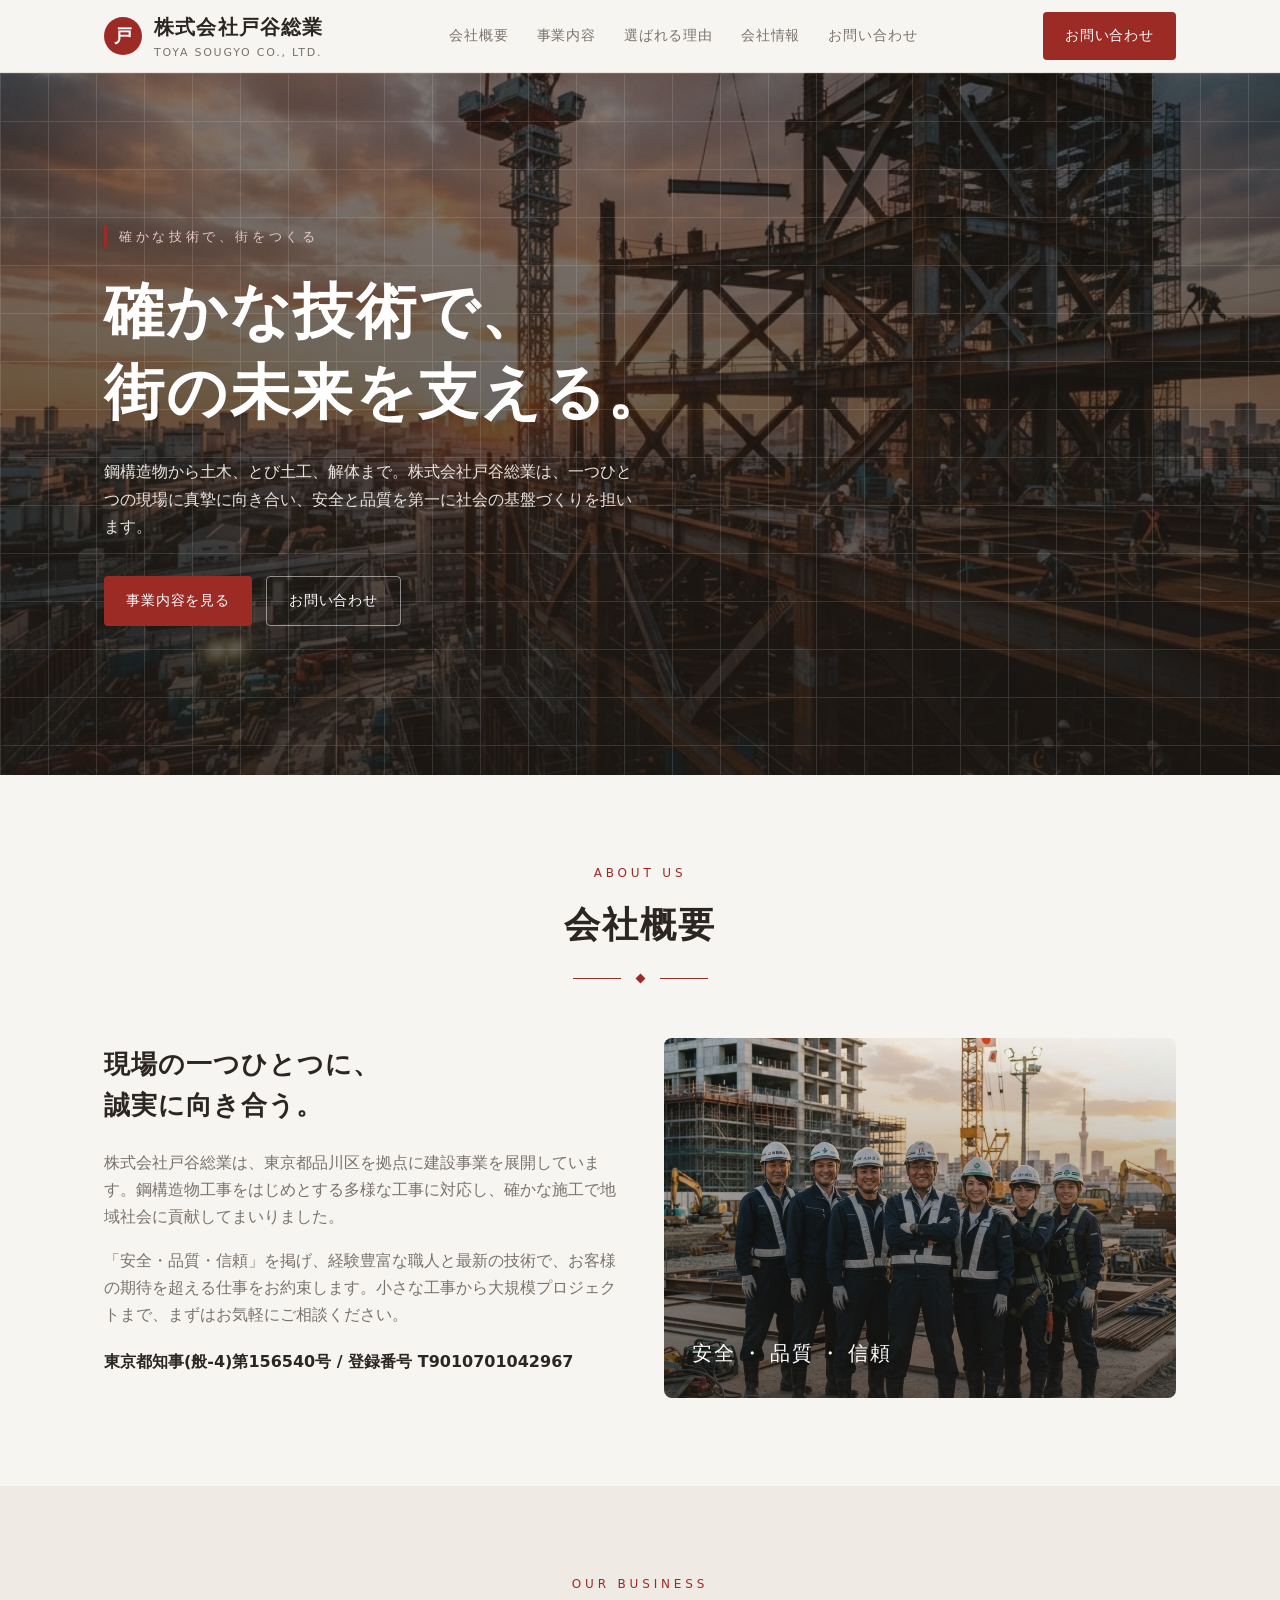
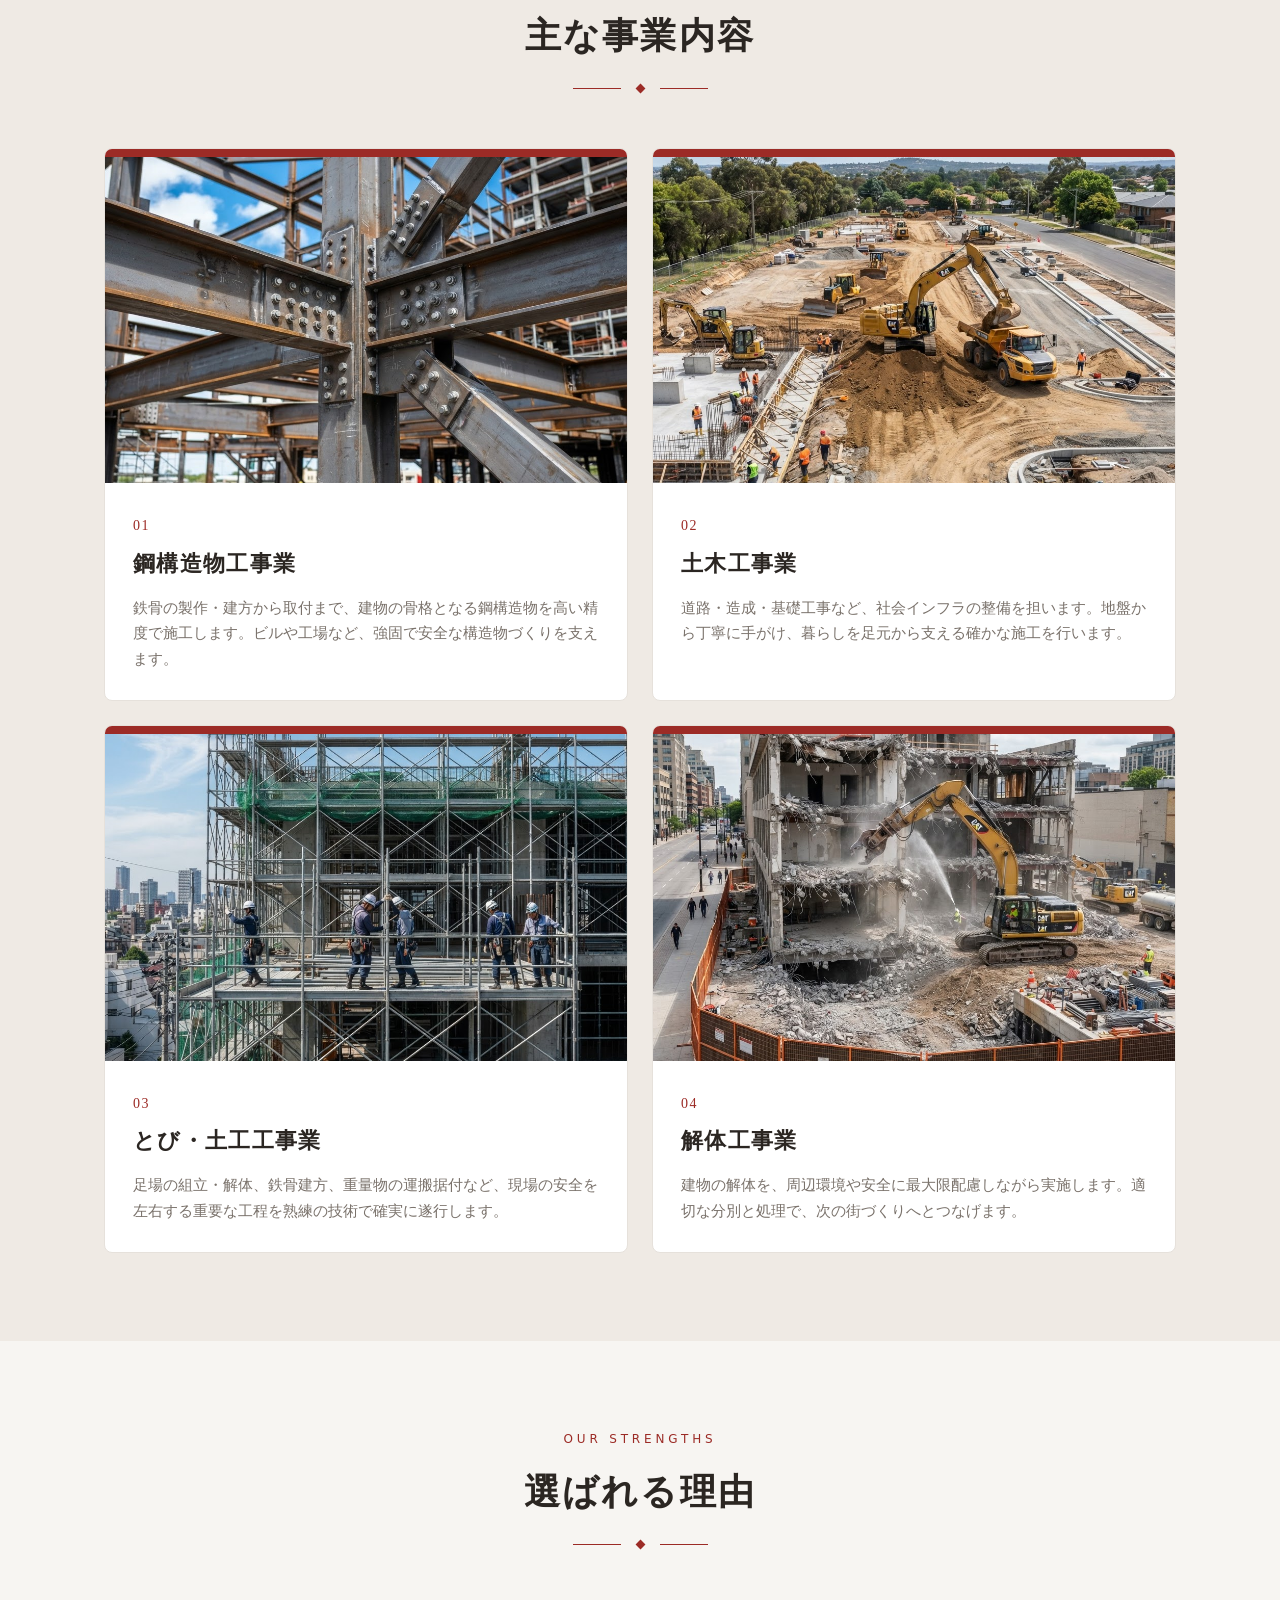
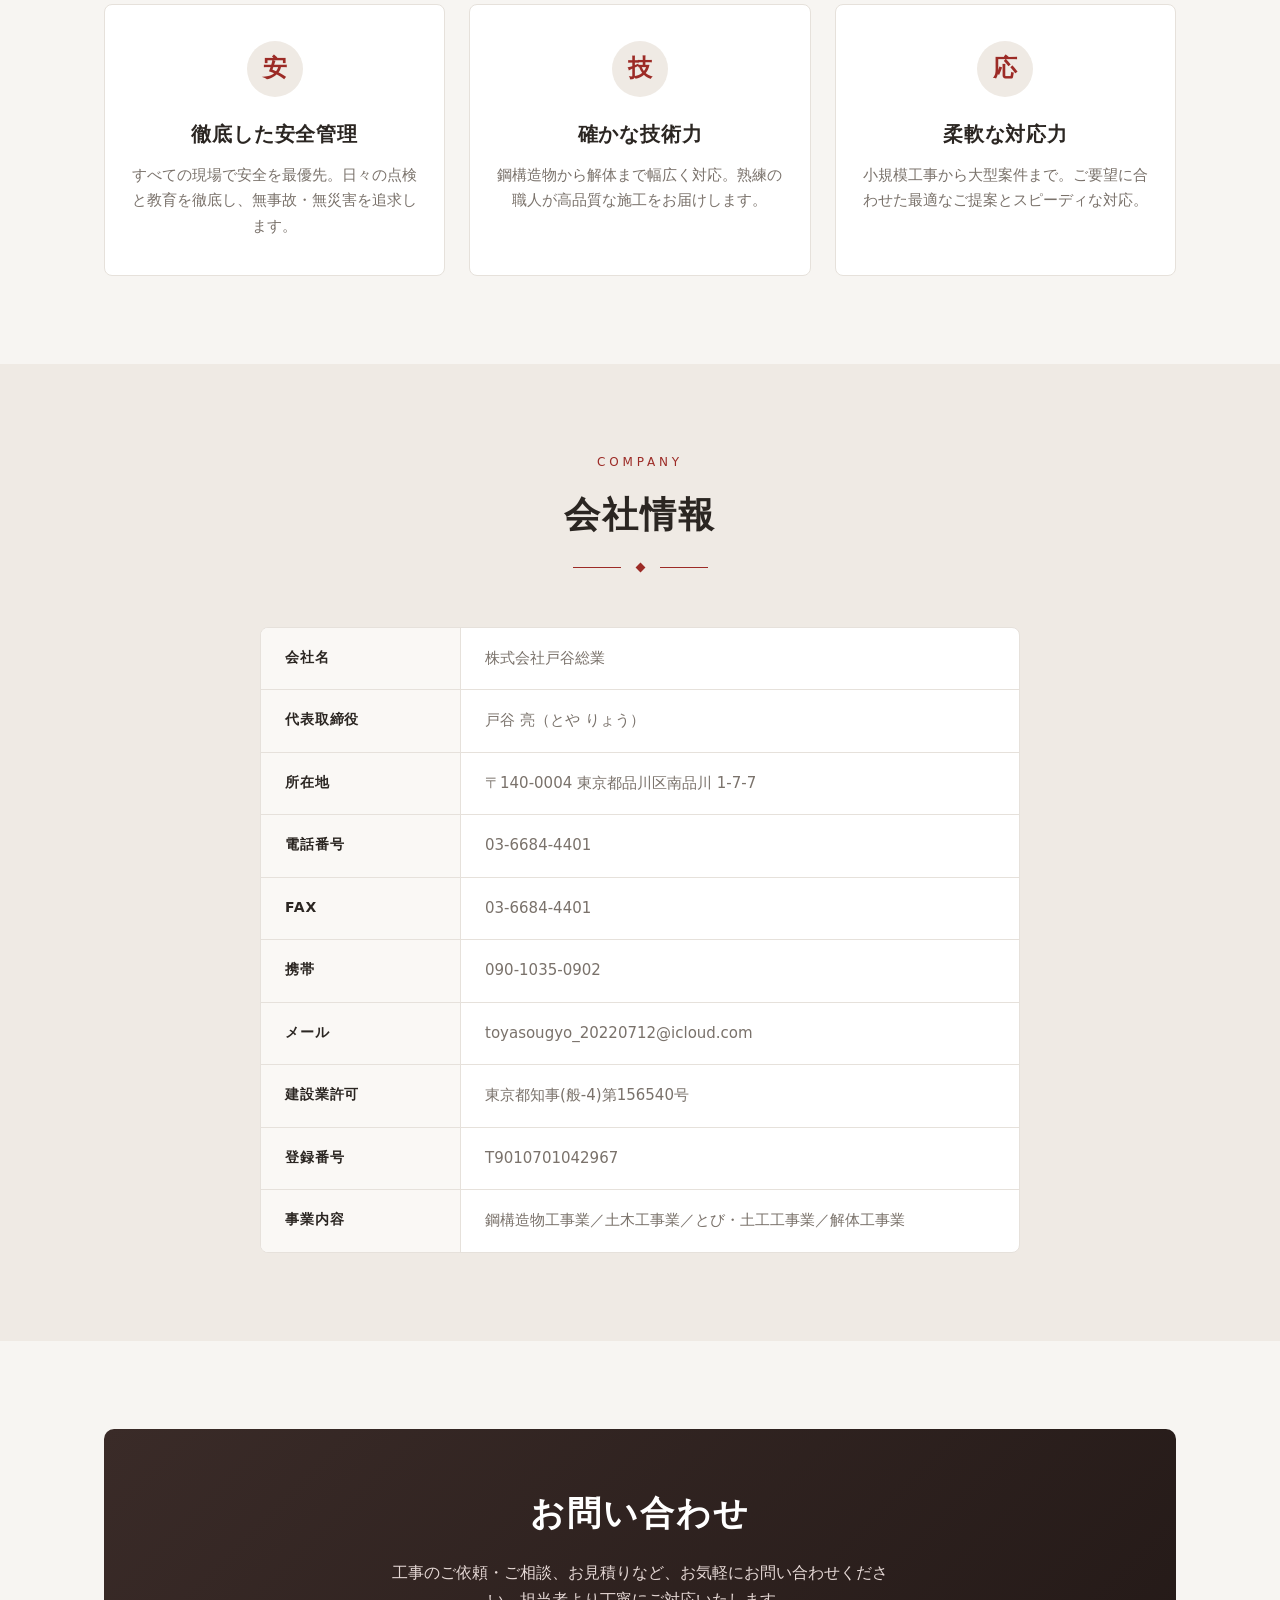
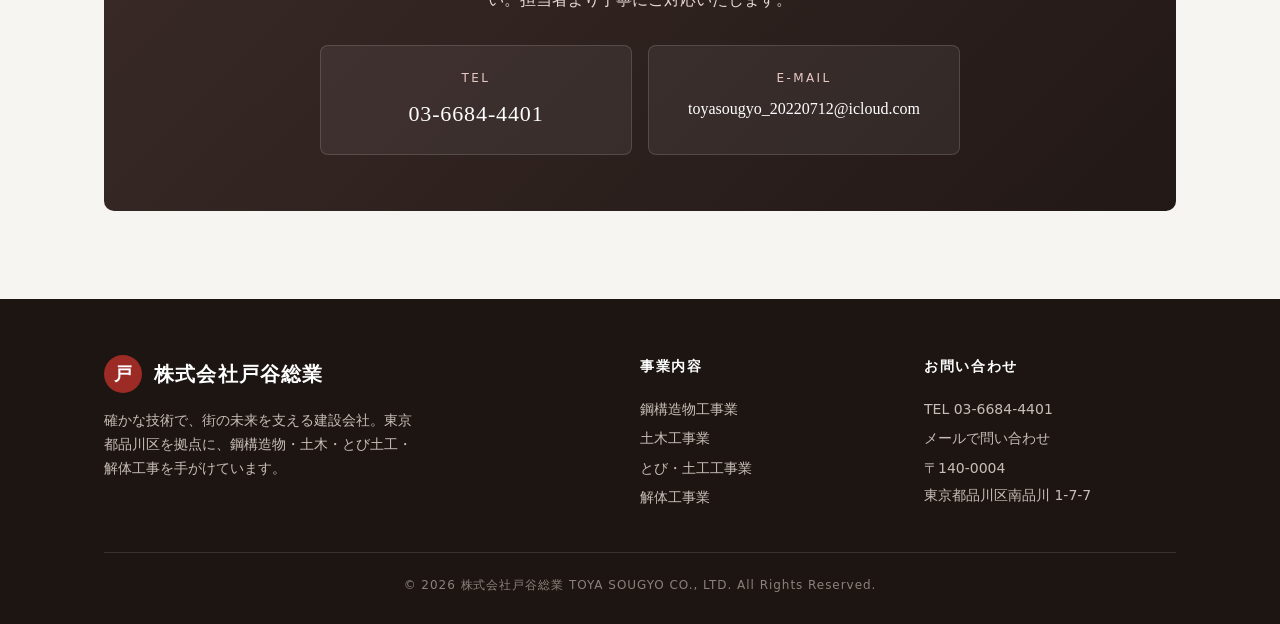
==== commit dfd36d4a: "Update index.html" ====
--- a/index.html
+++ b/index.html
@@ -65,7 +65,7 @@
   .hero{position:relative;min-height:78vh;display:flex;align-items:center;color:#fff;overflow:hidden;}
   .hero-bg{position:absolute;inset:0;background:
       linear-gradient(180deg,rgba(30,24,20,.55),rgba(30,24,20,.78)),
-      url("/images/hero-construction.png") center/cover no-repeat;z-index:0;}
+      url("images/hero-construction.png") center/cover no-repeat;z-index:0;}
   .hero-grid{position:absolute;inset:0;z-index:0;opacity:.12;
     background-image:linear-gradient(#fff 1px,transparent 1px),linear-gradient(90deg,#fff 1px,transparent 1px);
     background-size:48px 48px;}
@@ -89,7 +89,7 @@
   @media(min-width:900px){.about{grid-template-columns:1fr 1fr;}}
   .about h3{font-family:var(--serif);font-size:26px;font-weight:600;line-height:1.6;margin-bottom:22px;letter-spacing:.04em;}
   .about p{color:var(--muted);margin-bottom:16px;}
-  .about-visual{background:linear-gradient(180deg,rgba(30,24,20,.05),rgba(30,24,20,.65)),url("/images/about-team.png") center/cover no-repeat;border-radius:8px;min-height:360px;display:flex;align-items:flex-end;padding:28px;color:#fff;position:relative;overflow:hidden;}
+  .about-visual{background:linear-gradient(180deg,rgba(30,24,20,.05),rgba(30,24,20,.65)),url("images/about-team.png") center/cover no-repeat;border-radius:8px;min-height:360px;display:flex;align-items:flex-end;padding:28px;color:#fff;position:relative;overflow:hidden;}
   .about-visual .cap{position:relative;font-family:var(--serif);font-size:20px;letter-spacing:.08em;text-shadow:0 2px 12px rgba(0,0,0,.5);}
 
   /* Services */
@@ -121,7 +121,7 @@
   @media(min-width:600px){.row{grid-template-columns:200px 1fr;}}
   .row dt{background:#faf8f5;padding:18px 24px;font-weight:600;font-size:14px;letter-spacing:.06em;border-bottom:1px solid var(--border);}
   @media(min-width:600px){.row dt{border-bottom:none;border-right:1px solid var(--border);}}
-  .row dd{padding:18px 24px;color:var(--muted);font-size:15px;}
+  .row dd{padding:18px 24px;color:var(--muted);font-size:15px;overflow-wrap:anywhere;min-width:0;}
 
   /* Contact */
   .contact-box{background:linear-gradient(135deg,#3a2b28,#221816);color:#fff;border-radius:10px;padding:56px 32px;text-align:center;}
@@ -129,9 +129,10 @@
   .contact-box p{color:#e6d9d6;max-width:520px;margin:0 auto 32px;}
   .contact-methods{display:grid;gap:16px;grid-template-columns:1fr;max-width:640px;margin:0 auto;}
   @media(min-width:640px){.contact-methods{grid-template-columns:1fr 1fr;}}
-  .method{background:rgba(255,255,255,.06);border:1px solid rgba(255,255,255,.14);border-radius:8px;padding:22px;}
-  .method .lbl{font-size:12px;letter-spacing:.2em;color:#e9c9c5;}
-  .method .val{font-family:var(--serif);font-size:22px;margin-top:6px;letter-spacing:.04em;}
+  .method{display:block;background:rgba(255,255,255,.06);border:1px solid rgba(255,255,255,.14);border-radius:8px;padding:22px;min-width:0;}
+  .method .lbl{display:block;font-size:12px;letter-spacing:.2em;color:#e9c9c5;}
+  .method .val{display:block;font-family:var(--serif);font-size:22px;margin-top:6px;letter-spacing:.04em;overflow-wrap:anywhere;word-break:break-word;}
+  .method .val.email{font-size:16px;letter-spacing:0;}
 
   /* Footer */
   footer{background:#1c1512;color:#c9beb7;padding:56px 0 28px;}
@@ -233,7 +234,7 @@
       <div class="cards">
         <article class="card">
           <div class="card-top" aria-hidden="true"></div>
-          <img class="card-img" src="/images/service-steel.png" alt="建設現場で組み上げられた鉄骨の構造フレーム" loading="lazy" />
+          <img class="card-img" src="images/service-steel.png" alt="建設現場で組み上げられた鉄骨の構造フレーム" loading="lazy" />
           <div class="card-body">
             <span class="no">01</span>
             <h3>鋼構造物工事業</h3>
@@ -242,7 +243,7 @@
         </article>
         <article class="card">
           <div class="card-top" aria-hidden="true"></div>
-          <img class="card-img" src="/images/service-civil.png" alt="重機が稼働する土木工事の現場" loading="lazy" />
+          <img class="card-img" src="images/service-civil.png" alt="重機が稼働する土木工事の現場" loading="lazy" />
           <div class="card-body">
             <span class="no">02</span>
             <h3>土木工事業</h3>
@@ -251,7 +252,7 @@
         </article>
         <article class="card">
           <div class="card-top" aria-hidden="true"></div>
-          <img class="card-img" src="/images/service-scaffold.png" alt="建物に組まれた足場" loading="lazy" />
+          <img class="card-img" src="images/service-scaffold.png" alt="建物に組まれた足場" loading="lazy" />
           <div class="card-body">
             <span class="no">03</span>
             <h3>とび・土工工事業</h3>
@@ -260,7 +261,7 @@
         </article>
         <article class="card">
           <div class="card-top" aria-hidden="true"></div>
-          <img class="card-img" src="/images/service-demolition.png" alt="重機による建物の解体作業" loading="lazy" />
+          <img class="card-img" src="images/service-demolition.png" alt="重機による建物の解体作業" loading="lazy" />
           <div class="card-body">
             <span class="no">04</span>
             <h3>解体工事業</h3>
@@ -335,7 +336,7 @@
           </a>
           <a class="method" href="mailto:toyasougyo_20220712@icloud.com">
             <span class="lbl">E-MAIL</span>
-            <span class="val" style="font-size:16px;">toyasougyo_20220712@icloud.com</span>
+            <span class="val email">toyasougyo_20220712@icloud.com</span>
           </a>
         </div>
       </div>
